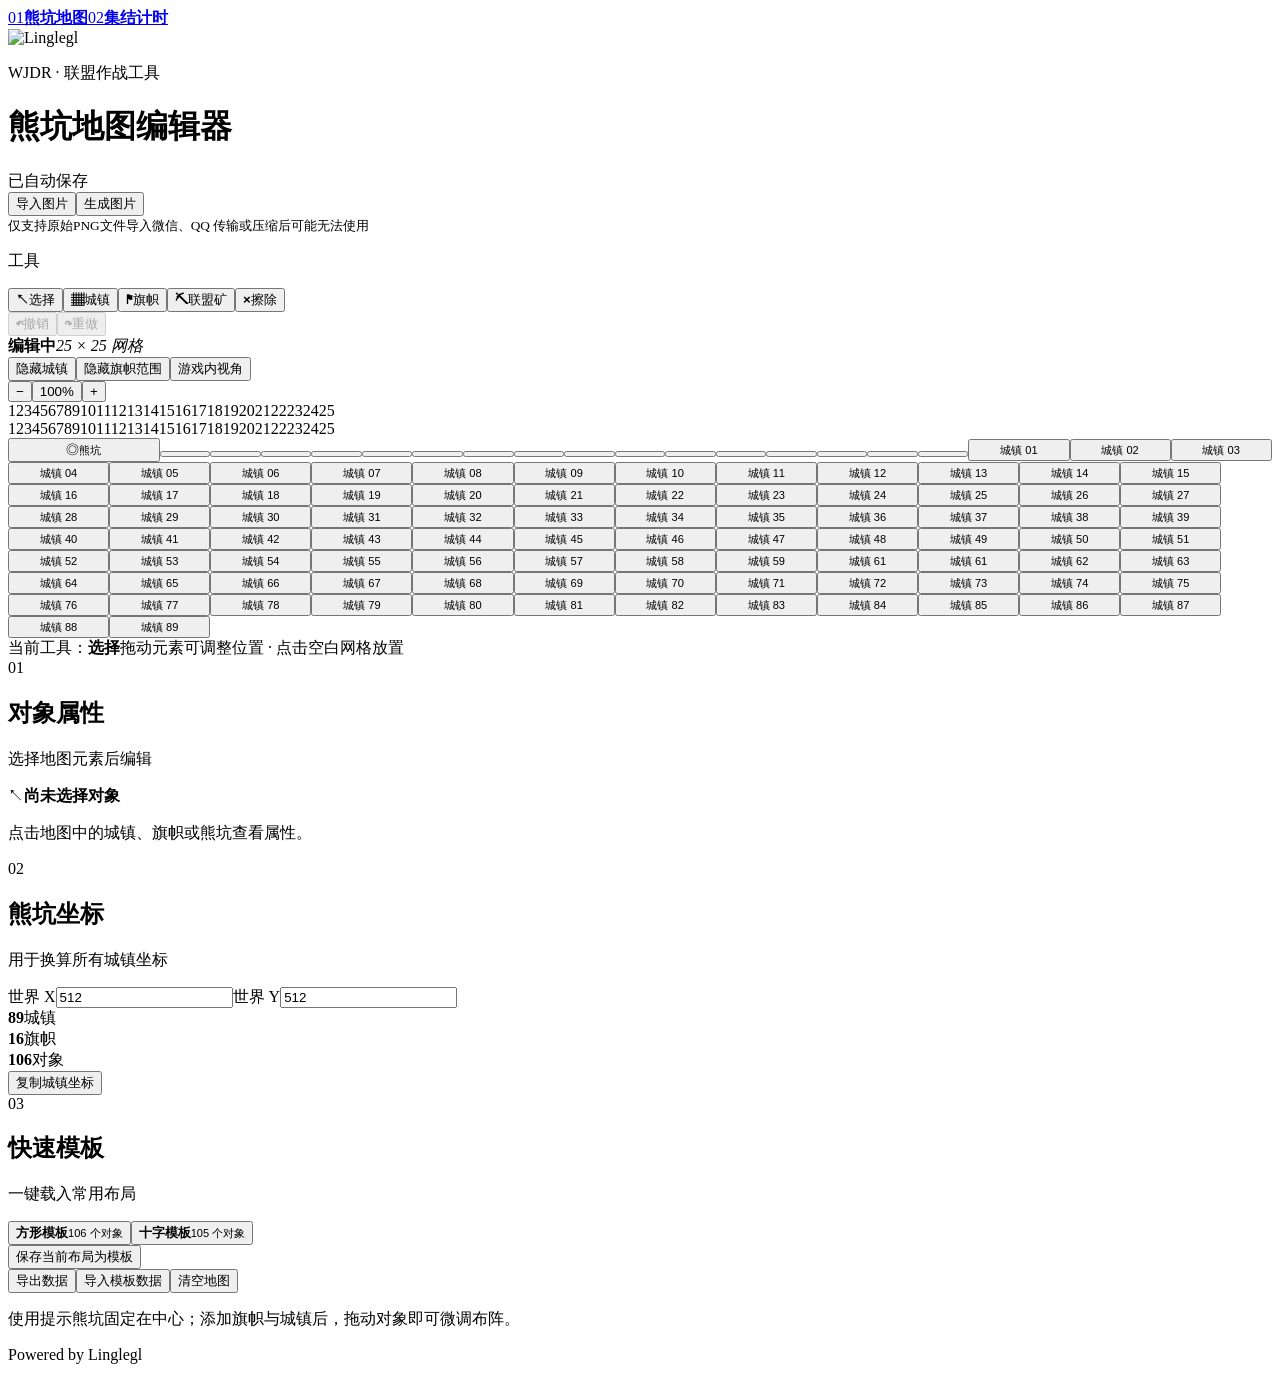
==== map/index.html @ 4bf87098 "Add files via upload" ====
<!DOCTYPE html><html lang="zh-CN"><head><meta charSet="utf-8"/><meta name="viewport" content="width=device-width, initial-scale=1"/><link rel="preload" as="image" href="/Poooony-github.github.io/logo.jpg"/><link rel="stylesheet" href="/Poooony-github.github.io/assets/index-MIc_7nkM.css" data-rsc-css-href="/Poooony-github.github.io/assets/index-MIc_7nkM.css" data-precedence="vite-rsc/importer-resources"/><link rel="modulepreload" href="/Poooony-github.github.io/assets/layout-segment-context-J1F5t0A9.js" crossorigin=""/><link rel="modulepreload" href="/Poooony-github.github.io/assets/rolldown-runtime-S-ySWqyJ.js" crossorigin=""/><link rel="modulepreload" href="/Poooony-github.github.io/assets/index-oAagjyqx.js" crossorigin=""/><link rel="modulepreload" href="/Poooony-github.github.io/assets/framework-DjPHiq1u.js" crossorigin=""/><link rel="modulepreload" href="/Poooony-github.github.io/assets/tool-navigation-CHEe44w5.js" crossorigin=""/><link rel="modulepreload" href="/Poooony-github.github.io/assets/query-D2V9OaoK.js" crossorigin=""/><link rel="modulepreload" href="/Poooony-github.github.io/assets/page-D6fwypsm.js" crossorigin=""/><title>熊坑地图编辑器 | WJDR</title><meta name="description" content="为无尽冬日联盟快速规划熊坑、旗帜与城镇位置，支持模板、坐标换算、数据导入导出与图片生成。"/><meta name="application-name" content="WJDR 联盟工具"/><meta property="og:title" content="熊坑地图编辑器 | WJDR"/><meta property="og:description" content="规划阵型、换算坐标、一键出图。"/><meta property="og:image" content="/Poooony-github.github.io/map-og.png"/><meta name="twitter:card" content="summary_large_image"/><meta name="twitter:title" content="熊坑地图编辑器 | WJDR"/><meta name="twitter:description" content="规划阵型、换算坐标、一键出图。"/><meta name="twitter:image" content="/Poooony-github.github.io/map-og.png"/><link rel="shortcut icon" href="/Poooony-github.github.io/logo.jpg"/><link rel="icon" href="/Poooony-github.github.io/logo.jpg"/><link rel="apple-touch-icon" href="/Poooony-github.github.io/logo.jpg"/><meta name="theme-color" content="#0a111c"/><script>self.__VINEXT_RSC_PARAMS__={}</script><script>self.__VINEXT_RSC_NAV__={"pathname":"/map/","searchParams":[]}</script><link rel="modulepreload" href="/Poooony-github.github.io/assets/index-oAagjyqx.js" />
</head><body><nav class="suite-nav" aria-label="WJDR 工具导航"><div class="suite-links"><a href="/Poooony-github.github.io/map/" class="suite-link suite-link-map is-active" aria-current="page"><span>01</span><strong>熊坑地图</strong></a><a href="/Poooony-github.github.io/rally/" class="suite-link suite-link-rally"><span>02</span><strong>集结计时</strong></a></div></nav><main class="app-shell"><header class="topbar"><div class="brand"><img class="brand-mark" src="/Poooony-github.github.io/logo.jpg" alt="Linglegl"/><div><p>WJDR · 联盟作战工具</p><h1>熊坑地图编辑器</h1></div></div><div class="header-actions"><span class="autosave"><i></i>已自动保存</span><div class="image-actions"><input type="file" accept=".png,image/png" hidden=""/><div class="image-action-buttons"><button type="button" class="ghost-button">导入图片</button><button type="button" class="signal-button">生成图片</button></div><small class="image-import-note"><span>仅支持原始PNG文件导入</span><span>微信、QQ 传输或压缩后可能无法使用</span></small></div></div></header><section class="workspace" aria-label="熊坑地图编辑器"><aside class="tool-rail" aria-label="地图工具"><p class="rail-label">工具</p><button type="button" class="active" aria-pressed="true" title="移动与编辑"><strong>↖</strong><span>选择</span></button><button type="button" class="" aria-pressed="false" title="放置联盟成员"><strong>▦</strong><span>城镇</span></button><button type="button" class="" aria-pressed="false" title="标记覆盖范围"><strong>⚑</strong><span>旗帜</span></button><button type="button" class="" aria-pressed="false" title="放置资源点"><strong>⛏</strong><span>联盟矿</span></button><button type="button" class="" aria-pressed="false" title="点击删除"><strong>×</strong><span>擦除</span></button><div class="rail-divider"></div><button type="button" disabled=""><strong>↶</strong><span>撤销</span></button><button type="button" disabled=""><strong>↷</strong><span>重做</span></button></aside><section class="map-panel"><div class="map-toolbar"><div><span class="status-dot"></span><strong>编辑中</strong><em>25 × 25 网格</em></div><div class="view-switches"><button type="button" class="on">隐藏<!-- -->城镇</button><button type="button" class="on">隐藏<!-- -->旗帜范围</button><button type="button" class="" aria-pressed="false" title="切换垂直视角与游戏内视角">游戏内视角</button><div class="zoom-controls" aria-label="地图缩放"><button type="button" aria-label="缩小地图" title="缩小地图">−</button><button type="button" aria-label="重置地图缩放，当前 100%" title="重置为 100%">100<!-- -->%</button><button type="button" aria-label="放大地图" title="放大地图">+</button></div></div></div><div class="map-viewport"><div class="map-stage " style="--tilt-yaw:-45deg;--tilt-counter-yaw:45deg;--tilt-scale:0.7;--tilt-inset:15.000000000000002%;--map-stage-width:min(80vh, calc(100% - 64px))"><div class="axis axis-x" aria-hidden="true"><span>1</span><span>2</span><span>3</span><span>4</span><span>5</span><span>6</span><span>7</span><span>8</span><span>9</span><span>10</span><span>11</span><span>12</span><span>13</span><span>14</span><span>15</span><span>16</span><span>17</span><span>18</span><span>19</span><span>20</span><span>21</span><span>22</span><span>23</span><span>24</span><span>25</span></div><div class="axis axis-y" aria-hidden="true"><span>1</span><span>2</span><span>3</span><span>4</span><span>5</span><span>6</span><span>7</span><span>8</span><span>9</span><span>10</span><span>11</span><span>12</span><span>13</span><span>14</span><span>15</span><span>16</span><span>17</span><span>18</span><span>19</span><span>20</span><span>21</span><span>22</span><span>23</span><span>24</span><span>25</span></div><div class="map-board tool-select"><span class="board-corner corner-top-left" aria-hidden="true"></span><span class="board-corner corner-top-right" aria-hidden="true"></span><span class="board-corner corner-bottom-right" aria-hidden="true"></span><span class="board-corner corner-bottom-left" aria-hidden="true"></span><span class="flag-coverage " style="left:28.000000000000004%;top:44%;width:28.000000000000004%;height:28.000000000000004%"></span><span class="flag-coverage " style="left:28.000000000000004%;top:28.000000000000004%;width:28.000000000000004%;height:28.000000000000004%"></span><span class="flag-coverage " style="left:44%;top:28.000000000000004%;width:28.000000000000004%;height:28.000000000000004%"></span><span class="flag-coverage " style="left:44%;top:44%;width:28.000000000000004%;height:28.000000000000004%"></span><span class="flag-coverage " style="left:0%;top:44%;width:28.000000000000004%;height:28.000000000000004%"></span><span class="flag-coverage " style="left:72%;top:44%;width:28.000000000000004%;height:28.000000000000004%"></span><span class="flag-coverage " style="left:72%;top:28.000000000000004%;width:28.000000000000004%;height:28.000000000000004%"></span><span class="flag-coverage " style="left:0%;top:28.000000000000004%;width:28.000000000000004%;height:28.000000000000004%"></span><span class="flag-coverage " style="left:28.000000000000004%;top:0%;width:28.000000000000004%;height:28.000000000000004%"></span><span class="flag-coverage " style="left:56.00000000000001%;top:0%;width:28.000000000000004%;height:28.000000000000004%"></span><span class="flag-coverage " style="left:28.000000000000004%;top:72%;width:28.000000000000004%;height:28.000000000000004%"></span><span class="flag-coverage " style="left:44%;top:72%;width:28.000000000000004%;height:28.000000000000004%"></span><span class="flag-coverage " style="left:72%;top:72%;width:28.000000000000004%;height:28.000000000000004%"></span><span class="flag-coverage " style="left:0%;top:72%;width:28.000000000000004%;height:28.000000000000004%"></span><span class="flag-coverage " style="left:0%;top:0%;width:28.000000000000004%;height:28.000000000000004%"></span><span class="flag-coverage " style="left:84%;top:0%;width:28.000000000000004%;height:28.000000000000004%"></span><button type="button" draggable="false" class="marker marker-bear  " style="left:44%;top:44%;width:12%;height:12%" aria-label="熊坑，左上角第 12 列第 12 行，占地 3 × 3"><span class="marker-bear-content"><span class="marker-bear-symbol" aria-hidden="true">◎</span><small>熊坑</small></span></button><button type="button" draggable="false" class="marker marker-flag  " style="left:40%;top:56.00000000000001%;width:4%;height:4%" aria-label="联盟旗帜，左上角第 11 列第 15 行，占地 1 × 1"><span class="marker-flag-glyph" aria-hidden="true"></span></button><button type="button" draggable="false" class="marker marker-flag  " style="left:40%;top:40%;width:4%;height:4%" aria-label="联盟旗帜，左上角第 11 列第 11 行，占地 1 × 1"><span class="marker-flag-glyph" aria-hidden="true"></span></button><button type="button" draggable="false" class="marker marker-flag  " style="left:56.00000000000001%;top:40%;width:4%;height:4%" aria-label="联盟旗帜，左上角第 15 列第 11 行，占地 1 × 1"><span class="marker-flag-glyph" aria-hidden="true"></span></button><button type="button" draggable="false" class="marker marker-flag  " style="left:56.00000000000001%;top:56.00000000000001%;width:4%;height:4%" aria-label="联盟旗帜，左上角第 15 列第 15 行，占地 1 × 1"><span class="marker-flag-glyph" aria-hidden="true"></span></button><button type="button" draggable="false" class="marker marker-flag  " style="left:12%;top:56.00000000000001%;width:4%;height:4%" aria-label="联盟旗帜，左上角第 4 列第 15 行，占地 1 × 1"><span class="marker-flag-glyph" aria-hidden="true"></span></button><button type="button" draggable="false" class="marker marker-flag  " style="left:84%;top:56.00000000000001%;width:4%;height:4%" aria-label="联盟旗帜，左上角第 22 列第 15 行，占地 1 × 1"><span class="marker-flag-glyph" aria-hidden="true"></span></button><button type="button" draggable="false" class="marker marker-flag  " style="left:84%;top:40%;width:4%;height:4%" aria-label="联盟旗帜，左上角第 22 列第 11 行，占地 1 × 1"><span class="marker-flag-glyph" aria-hidden="true"></span></button><button type="button" draggable="false" class="marker marker-flag  " style="left:12%;top:40%;width:4%;height:4%" aria-label="联盟旗帜，左上角第 4 列第 11 行，占地 1 × 1"><span class="marker-flag-glyph" aria-hidden="true"></span></button><button type="button" draggable="false" class="marker marker-flag  " style="left:40%;top:12%;width:4%;height:4%" aria-label="联盟旗帜，左上角第 11 列第 4 行，占地 1 × 1"><span class="marker-flag-glyph" aria-hidden="true"></span></button><button type="button" draggable="false" class="marker marker-flag  " style="left:68%;top:12%;width:4%;height:4%" aria-label="联盟旗帜，左上角第 18 列第 4 行，占地 1 × 1"><span class="marker-flag-glyph" aria-hidden="true"></span></button><button type="button" draggable="false" class="marker marker-flag  " style="left:40%;top:84%;width:4%;height:4%" aria-label="联盟旗帜，左上角第 11 列第 22 行，占地 1 × 1"><span class="marker-flag-glyph" aria-hidden="true"></span></button><button type="button" draggable="false" class="marker marker-flag  " style="left:56.00000000000001%;top:84%;width:4%;height:4%" aria-label="联盟旗帜，左上角第 15 列第 22 行，占地 1 × 1"><span class="marker-flag-glyph" aria-hidden="true"></span></button><button type="button" draggable="false" class="marker marker-flag  " style="left:84%;top:84%;width:4%;height:4%" aria-label="联盟旗帜，左上角第 22 列第 22 行，占地 1 × 1"><span class="marker-flag-glyph" aria-hidden="true"></span></button><button type="button" draggable="false" class="marker marker-flag  " style="left:12%;top:84%;width:4%;height:4%" aria-label="联盟旗帜，左上角第 4 列第 22 行，占地 1 × 1"><span class="marker-flag-glyph" aria-hidden="true"></span></button><button type="button" draggable="false" class="marker marker-flag  " style="left:12%;top:12%;width:4%;height:4%" aria-label="联盟旗帜，左上角第 4 列第 4 行，占地 1 × 1"><span class="marker-flag-glyph" aria-hidden="true"></span></button><button type="button" draggable="false" class="marker marker-flag  " style="left:96%;top:12%;width:4%;height:4%" aria-label="联盟旗帜，左上角第 25 列第 4 行，占地 1 × 1"><span class="marker-flag-glyph" aria-hidden="true"></span></button><button type="button" draggable="false" class="marker marker-town  " style="left:40%;top:32%;width:8%;height:8%;--town-color:#ff6b4a" aria-label="城镇 01，左上角第 11 列第 9 行，占地 2 × 2"><small>城镇 01</small></button><button type="button" draggable="false" class="marker marker-town  " style="left:48%;top:32%;width:8%;height:8%;--town-color:#ff6b4a" aria-label="城镇 02，左上角第 13 列第 9 行，占地 2 × 2"><small>城镇 02</small></button><button type="button" draggable="false" class="marker marker-town  " style="left:56.00000000000001%;top:32%;width:8%;height:8%;--town-color:#ff6b4a" aria-label="城镇 03，左上角第 15 列第 9 行，占地 2 × 2"><small>城镇 03</small></button><button type="button" draggable="false" class="marker marker-town  " style="left:60%;top:40%;width:8%;height:8%;--town-color:#ff6b4a" aria-label="城镇 04，左上角第 16 列第 11 行，占地 2 × 2"><small>城镇 04</small></button><button type="button" draggable="false" class="marker marker-town  " style="left:60%;top:48%;width:8%;height:8%;--town-color:#ff6b4a" aria-label="城镇 05，左上角第 16 列第 13 行，占地 2 × 2"><small>城镇 05</small></button><button type="button" draggable="false" class="marker marker-town  " style="left:60%;top:56.00000000000001%;width:8%;height:8%;--town-color:#ff6b4a" aria-label="城镇 06，左上角第 16 列第 15 行，占地 2 × 2"><small>城镇 06</small></button><button type="button" draggable="false" class="marker marker-town  " style="left:52%;top:60%;width:8%;height:8%;--town-color:#ff6b4a" aria-label="城镇 07，左上角第 14 列第 16 行，占地 2 × 2"><small>城镇 07</small></button><button type="button" draggable="false" class="marker marker-town  " style="left:44%;top:60%;width:8%;height:8%;--town-color:#ff6b4a" aria-label="城镇 08，左上角第 12 列第 16 行，占地 2 × 2"><small>城镇 08</small></button><button type="button" draggable="false" class="marker marker-town  " style="left:36%;top:60%;width:8%;height:8%;--town-color:#ff6b4a" aria-label="城镇 09，左上角第 10 列第 16 行，占地 2 × 2"><small>城镇 09</small></button><button type="button" draggable="false" class="marker marker-town  " style="left:32%;top:52%;width:8%;height:8%;--town-color:#ff6b4a" aria-label="城镇 10，左上角第 9 列第 14 行，占地 2 × 2"><small>城镇 10</small></button><button type="button" draggable="false" class="marker marker-town  " style="left:32%;top:44%;width:8%;height:8%;--town-color:#ff6b4a" aria-label="城镇 11，左上角第 9 列第 12 行，占地 2 × 2"><small>城镇 11</small></button><button type="button" draggable="false" class="marker marker-town  " style="left:32%;top:36%;width:8%;height:8%;--town-color:#ff6b4a" aria-label="城镇 12，左上角第 9 列第 10 行，占地 2 × 2"><small>城镇 12</small></button><button type="button" draggable="false" class="marker marker-town  " style="left:32%;top:24%;width:8%;height:8%;--town-color:#f3b84b" aria-label="城镇 13，左上角第 9 列第 7 行，占地 2 × 2"><small>城镇 13</small></button><button type="button" draggable="false" class="marker marker-town  " style="left:40%;top:24%;width:8%;height:8%;--town-color:#f3b84b" aria-label="城镇 14，左上角第 11 列第 7 行，占地 2 × 2"><small>城镇 14</small></button><button type="button" draggable="false" class="marker marker-town  " style="left:48%;top:24%;width:8%;height:8%;--town-color:#f3b84b" aria-label="城镇 15，左上角第 13 列第 7 行，占地 2 × 2"><small>城镇 15</small></button><button type="button" draggable="false" class="marker marker-town  " style="left:56.00000000000001%;top:24%;width:8%;height:8%;--town-color:#f3b84b" aria-label="城镇 16，左上角第 15 列第 7 行，占地 2 × 2"><small>城镇 16</small></button><button type="button" draggable="false" class="marker marker-town  " style="left:64%;top:24%;width:8%;height:8%;--town-color:#f3b84b" aria-label="城镇 17，左上角第 17 列第 7 行，占地 2 × 2"><small>城镇 17</small></button><button type="button" draggable="false" class="marker marker-town  " style="left:68%;top:32%;width:8%;height:8%;--town-color:#f3b84b" aria-label="城镇 18，左上角第 18 列第 9 行，占地 2 × 2"><small>城镇 18</small></button><button type="button" draggable="false" class="marker marker-town  " style="left:68%;top:40%;width:8%;height:8%;--town-color:#f3b84b" aria-label="城镇 19，左上角第 18 列第 11 行，占地 2 × 2"><small>城镇 19</small></button><button type="button" draggable="false" class="marker marker-town  " style="left:68%;top:48%;width:8%;height:8%;--town-color:#f3b84b" aria-label="城镇 20，左上角第 18 列第 13 行，占地 2 × 2"><small>城镇 20</small></button><button type="button" draggable="false" class="marker marker-town  " style="left:68%;top:56.00000000000001%;width:8%;height:8%;--town-color:#f3b84b" aria-label="城镇 21，左上角第 18 列第 15 行，占地 2 × 2"><small>城镇 21</small></button><button type="button" draggable="false" class="marker marker-town  " style="left:68%;top:64%;width:8%;height:8%;--town-color:#f3b84b" aria-label="城镇 22，左上角第 18 列第 17 行，占地 2 × 2"><small>城镇 22</small></button><button type="button" draggable="false" class="marker marker-town  " style="left:60%;top:68%;width:8%;height:8%;--town-color:#f3b84b" aria-label="城镇 23，左上角第 16 列第 18 行，占地 2 × 2"><small>城镇 23</small></button><button type="button" draggable="false" class="marker marker-town  " style="left:52%;top:68%;width:8%;height:8%;--town-color:#f3b84b" aria-label="城镇 24，左上角第 14 列第 18 行，占地 2 × 2"><small>城镇 24</small></button><button type="button" draggable="false" class="marker marker-town  " style="left:44%;top:68%;width:8%;height:8%;--town-color:#f3b84b" aria-label="城镇 25，左上角第 12 列第 18 行，占地 2 × 2"><small>城镇 25</small></button><button type="button" draggable="false" class="marker marker-town  " style="left:36%;top:68%;width:8%;height:8%;--town-color:#f3b84b" aria-label="城镇 26，左上角第 10 列第 18 行，占地 2 × 2"><small>城镇 26</small></button><button type="button" draggable="false" class="marker marker-town  " style="left:28.000000000000004%;top:68%;width:8%;height:8%;--town-color:#f3b84b" aria-label="城镇 27，左上角第 8 列第 18 行，占地 2 × 2"><small>城镇 27</small></button><button type="button" draggable="false" class="marker marker-town  " style="left:24%;top:60%;width:8%;height:8%;--town-color:#f3b84b" aria-label="城镇 28，左上角第 7 列第 16 行，占地 2 × 2"><small>城镇 28</small></button><button type="button" draggable="false" class="marker marker-town  " style="left:24%;top:52%;width:8%;height:8%;--town-color:#f3b84b" aria-label="城镇 29，左上角第 7 列第 14 行，占地 2 × 2"><small>城镇 29</small></button><button type="button" draggable="false" class="marker marker-town  " style="left:24%;top:44%;width:8%;height:8%;--town-color:#f3b84b" aria-label="城镇 30，左上角第 7 列第 12 行，占地 2 × 2"><small>城镇 30</small></button><button type="button" draggable="false" class="marker marker-town  " style="left:24%;top:36%;width:8%;height:8%;--town-color:#f3b84b" aria-label="城镇 31，左上角第 7 列第 10 行，占地 2 × 2"><small>城镇 31</small></button><button type="button" draggable="false" class="marker marker-town  " style="left:24%;top:28.000000000000004%;width:8%;height:8%;--town-color:#f3b84b" aria-label="城镇 32，左上角第 7 列第 8 行，占地 2 × 2"><small>城镇 32</small></button><button type="button" draggable="false" class="marker marker-town  " style="left:24%;top:16%;width:8%;height:8%;--town-color:#70d6a3" aria-label="城镇 33，左上角第 7 列第 5 行，占地 2 × 2"><small>城镇 33</small></button><button type="button" draggable="false" class="marker marker-town  " style="left:32%;top:16%;width:8%;height:8%;--town-color:#70d6a3" aria-label="城镇 34，左上角第 9 列第 5 行，占地 2 × 2"><small>城镇 34</small></button><button type="button" draggable="false" class="marker marker-town  " style="left:40%;top:16%;width:8%;height:8%;--town-color:#70d6a3" aria-label="城镇 35，左上角第 11 列第 5 行，占地 2 × 2"><small>城镇 35</small></button><button type="button" draggable="false" class="marker marker-town  " style="left:48%;top:16%;width:8%;height:8%;--town-color:#70d6a3" aria-label="城镇 36，左上角第 13 列第 5 行，占地 2 × 2"><small>城镇 36</small></button><button type="button" draggable="false" class="marker marker-town  " style="left:56.00000000000001%;top:16%;width:8%;height:8%;--town-color:#70d6a3" aria-label="城镇 37，左上角第 15 列第 5 行，占地 2 × 2"><small>城镇 37</small></button><button type="button" draggable="false" class="marker marker-town  " style="left:64%;top:16%;width:8%;height:8%;--town-color:#70d6a3" aria-label="城镇 38，左上角第 17 列第 5 行，占地 2 × 2"><small>城镇 38</small></button><button type="button" draggable="false" class="marker marker-town  " style="left:72%;top:16%;width:8%;height:8%;--town-color:#70d6a3" aria-label="城镇 39，左上角第 19 列第 5 行，占地 2 × 2"><small>城镇 39</small></button><button type="button" draggable="false" class="marker marker-town  " style="left:76%;top:32%;width:8%;height:8%;--town-color:#70d6a3" aria-label="城镇 40，左上角第 20 列第 9 行，占地 2 × 2"><small>城镇 40</small></button><button type="button" draggable="false" class="marker marker-town  " style="left:76%;top:40%;width:8%;height:8%;--town-color:#70d6a3" aria-label="城镇 41，左上角第 20 列第 11 行，占地 2 × 2"><small>城镇 41</small></button><button type="button" draggable="false" class="marker marker-town  " style="left:76%;top:48%;width:8%;height:8%;--town-color:#70d6a3" aria-label="城镇 42，左上角第 20 列第 13 行，占地 2 × 2"><small>城镇 42</small></button><button type="button" draggable="false" class="marker marker-town  " style="left:76%;top:56.00000000000001%;width:8%;height:8%;--town-color:#70d6a3" aria-label="城镇 43，左上角第 20 列第 15 行，占地 2 × 2"><small>城镇 43</small></button><button type="button" draggable="false" class="marker marker-town  " style="left:76%;top:64%;width:8%;height:8%;--town-color:#70d6a3" aria-label="城镇 44，左上角第 20 列第 17 行，占地 2 × 2"><small>城镇 44</small></button><button type="button" draggable="false" class="marker marker-town  " style="left:76%;top:72%;width:8%;height:8%;--town-color:#70d6a3" aria-label="城镇 45，左上角第 20 列第 19 行，占地 2 × 2"><small>城镇 45</small></button><button type="button" draggable="false" class="marker marker-town  " style="left:68%;top:76%;width:8%;height:8%;--town-color:#70d6a3" aria-label="城镇 46，左上角第 18 列第 20 行，占地 2 × 2"><small>城镇 46</small></button><button type="button" draggable="false" class="marker marker-town  " style="left:60%;top:76%;width:8%;height:8%;--town-color:#70d6a3" aria-label="城镇 47，左上角第 16 列第 20 行，占地 2 × 2"><small>城镇 47</small></button><button type="button" draggable="false" class="marker marker-town  " style="left:52%;top:76%;width:8%;height:8%;--town-color:#70d6a3" aria-label="城镇 48，左上角第 14 列第 20 行，占地 2 × 2"><small>城镇 48</small></button><button type="button" draggable="false" class="marker marker-town  " style="left:44%;top:76%;width:8%;height:8%;--town-color:#70d6a3" aria-label="城镇 49，左上角第 12 列第 20 行，占地 2 × 2"><small>城镇 49</small></button><button type="button" draggable="false" class="marker marker-town  " style="left:36%;top:76%;width:8%;height:8%;--town-color:#70d6a3" aria-label="城镇 50，左上角第 10 列第 20 行，占地 2 × 2"><small>城镇 50</small></button><button type="button" draggable="false" class="marker marker-town  " style="left:28.000000000000004%;top:76%;width:8%;height:8%;--town-color:#70d6a3" aria-label="城镇 51，左上角第 8 列第 20 行，占地 2 × 2"><small>城镇 51</small></button><button type="button" draggable="false" class="marker marker-town  " style="left:20%;top:76%;width:8%;height:8%;--town-color:#70d6a3" aria-label="城镇 52，左上角第 6 列第 20 行，占地 2 × 2"><small>城镇 52</small></button><button type="button" draggable="false" class="marker marker-town  " style="left:16%;top:68%;width:8%;height:8%;--town-color:#70d6a3" aria-label="城镇 53，左上角第 5 列第 18 行，占地 2 × 2"><small>城镇 53</small></button><button type="button" draggable="false" class="marker marker-town  " style="left:16%;top:60%;width:8%;height:8%;--town-color:#70d6a3" aria-label="城镇 54，左上角第 5 列第 16 行，占地 2 × 2"><small>城镇 54</small></button><button type="button" draggable="false" class="marker marker-town  " style="left:16%;top:52%;width:8%;height:8%;--town-color:#70d6a3" aria-label="城镇 55，左上角第 5 列第 14 行，占地 2 × 2"><small>城镇 55</small></button><button type="button" draggable="false" class="marker marker-town  " style="left:16%;top:44%;width:8%;height:8%;--town-color:#70d6a3" aria-label="城镇 56，左上角第 5 列第 12 行，占地 2 × 2"><small>城镇 56</small></button><button type="button" draggable="false" class="marker marker-town  " style="left:16%;top:36%;width:8%;height:8%;--town-color:#70d6a3" aria-label="城镇 57，左上角第 5 列第 10 行，占地 2 × 2"><small>城镇 57</small></button><button type="button" draggable="false" class="marker marker-town  " style="left:16%;top:28.000000000000004%;width:8%;height:8%;--town-color:#70d6a3" aria-label="城镇 58，左上角第 5 列第 8 行，占地 2 × 2"><small>城镇 58</small></button><button type="button" draggable="false" class="marker marker-town  " style="left:16%;top:20%;width:8%;height:8%;--town-color:#70d6a3" aria-label="城镇 59，左上角第 5 列第 6 行，占地 2 × 2"><small>城镇 59</small></button><button type="button" draggable="false" class="marker marker-town  " style="left:76%;top:24%;width:8%;height:8%;--town-color:#70d6a3" aria-label="城镇 61，左上角第 20 列第 7 行，占地 2 × 2"><small>城镇 61</small></button><button type="button" draggable="false" class="marker marker-town  " style="left:16%;top:8%;width:8%;height:8%;--town-color:#64a8ff" aria-label="城镇 61，左上角第 5 列第 3 行，占地 2 × 2"><small>城镇 61</small></button><button type="button" draggable="false" class="marker marker-town  " style="left:24%;top:8%;width:8%;height:8%;--town-color:#64a8ff" aria-label="城镇 62，左上角第 7 列第 3 行，占地 2 × 2"><small>城镇 62</small></button><button type="button" draggable="false" class="marker marker-town  " style="left:32%;top:8%;width:8%;height:8%;--town-color:#64a8ff" aria-label="城镇 63，左上角第 9 列第 3 行，占地 2 × 2"><small>城镇 63</small></button><button type="button" draggable="false" class="marker marker-town  " style="left:44%;top:8%;width:8%;height:8%;--town-color:#64a8ff" aria-label="城镇 64，左上角第 12 列第 3 行，占地 2 × 2"><small>城镇 64</small></button><button type="button" draggable="false" class="marker marker-town  " style="left:52%;top:8%;width:8%;height:8%;--town-color:#64a8ff" aria-label="城镇 65，左上角第 14 列第 3 行，占地 2 × 2"><small>城镇 65</small></button><button type="button" draggable="false" class="marker marker-town  " style="left:60%;top:8%;width:8%;height:8%;--town-color:#64a8ff" aria-label="城镇 66，左上角第 16 列第 3 行，占地 2 × 2"><small>城镇 66</small></button><button type="button" draggable="false" class="marker marker-town  " style="left:72%;top:8%;width:8%;height:8%;--town-color:#64a8ff" aria-label="城镇 67，左上角第 19 列第 3 行，占地 2 × 2"><small>城镇 67</small></button><button type="button" draggable="false" class="marker marker-town  " style="left:80%;top:8%;width:8%;height:8%;--town-color:#64a8ff" aria-label="城镇 68，左上角第 21 列第 3 行，占地 2 × 2"><small>城镇 68</small></button><button type="button" draggable="false" class="marker marker-town  " style="left:84%;top:16%;width:8%;height:8%;--town-color:#64a8ff" aria-label="城镇 69，左上角第 22 列第 5 行，占地 2 × 2"><small>城镇 69</small></button><button type="button" draggable="false" class="marker marker-town  " style="left:84%;top:24%;width:8%;height:8%;--town-color:#64a8ff" aria-label="城镇 70，左上角第 22 列第 7 行，占地 2 × 2"><small>城镇 70</small></button><button type="button" draggable="false" class="marker marker-town  " style="left:84%;top:32%;width:8%;height:8%;--town-color:#64a8ff" aria-label="城镇 71，左上角第 22 列第 9 行，占地 2 × 2"><small>城镇 71</small></button><button type="button" draggable="false" class="marker marker-town  " style="left:84%;top:44%;width:8%;height:8%;--town-color:#64a8ff" aria-label="城镇 72，左上角第 22 列第 12 行，占地 2 × 2"><small>城镇 72</small></button><button type="button" draggable="false" class="marker marker-town  " style="left:84%;top:60%;width:8%;height:8%;--town-color:#64a8ff" aria-label="城镇 73，左上角第 22 列第 16 行，占地 2 × 2"><small>城镇 73</small></button><button type="button" draggable="false" class="marker marker-town  " style="left:84%;top:68%;width:8%;height:8%;--town-color:#64a8ff" aria-label="城镇 74，左上角第 22 列第 18 行，占地 2 × 2"><small>城镇 74</small></button><button type="button" draggable="false" class="marker marker-town  " style="left:84%;top:76%;width:8%;height:8%;--town-color:#64a8ff" aria-label="城镇 75，左上角第 22 列第 20 行，占地 2 × 2"><small>城镇 75</small></button><button type="button" draggable="false" class="marker marker-town  " style="left:76%;top:84%;width:8%;height:8%;--town-color:#64a8ff" aria-label="城镇 76，左上角第 20 列第 22 行，占地 2 × 2"><small>城镇 76</small></button><button type="button" draggable="false" class="marker marker-town  " style="left:68%;top:84%;width:8%;height:8%;--town-color:#64a8ff" aria-label="城镇 77，左上角第 18 列第 22 行，占地 2 × 2"><small>城镇 77</small></button><button type="button" draggable="false" class="marker marker-town  " style="left:60%;top:84%;width:8%;height:8%;--town-color:#64a8ff" aria-label="城镇 78，左上角第 16 列第 22 行，占地 2 × 2"><small>城镇 78</small></button><button type="button" draggable="false" class="marker marker-town  " style="left:48%;top:84%;width:8%;height:8%;--town-color:#64a8ff" aria-label="城镇 79，左上角第 13 列第 22 行，占地 2 × 2"><small>城镇 79</small></button><button type="button" draggable="false" class="marker marker-town  " style="left:32%;top:84%;width:8%;height:8%;--town-color:#64a8ff" aria-label="城镇 80，左上角第 9 列第 22 行，占地 2 × 2"><small>城镇 80</small></button><button type="button" draggable="false" class="marker marker-town  " style="left:24%;top:84%;width:8%;height:8%;--town-color:#64a8ff" aria-label="城镇 81，左上角第 7 列第 22 行，占地 2 × 2"><small>城镇 81</small></button><button type="button" draggable="false" class="marker marker-town  " style="left:16%;top:84%;width:8%;height:8%;--town-color:#64a8ff" aria-label="城镇 82，左上角第 5 列第 22 行，占地 2 × 2"><small>城镇 82</small></button><button type="button" draggable="false" class="marker marker-town  " style="left:8%;top:76%;width:8%;height:8%;--town-color:#64a8ff" aria-label="城镇 83，左上角第 3 列第 20 行，占地 2 × 2"><small>城镇 83</small></button><button type="button" draggable="false" class="marker marker-town  " style="left:8%;top:68%;width:8%;height:8%;--town-color:#64a8ff" aria-label="城镇 84，左上角第 3 列第 18 行，占地 2 × 2"><small>城镇 84</small></button><button type="button" draggable="false" class="marker marker-town  " style="left:8%;top:60%;width:8%;height:8%;--town-color:#64a8ff" aria-label="城镇 85，左上角第 3 列第 16 行，占地 2 × 2"><small>城镇 85</small></button><button type="button" draggable="false" class="marker marker-town  " style="left:8%;top:48%;width:8%;height:8%;--town-color:#64a8ff" aria-label="城镇 86，左上角第 3 列第 13 行，占地 2 × 2"><small>城镇 86</small></button><button type="button" draggable="false" class="marker marker-town  " style="left:8%;top:32%;width:8%;height:8%;--town-color:#64a8ff" aria-label="城镇 87，左上角第 3 列第 9 行，占地 2 × 2"><small>城镇 87</small></button><button type="button" draggable="false" class="marker marker-town  " style="left:8%;top:24%;width:8%;height:8%;--town-color:#64a8ff" aria-label="城镇 88，左上角第 3 列第 7 行，占地 2 × 2"><small>城镇 88</small></button><button type="button" draggable="false" class="marker marker-town  " style="left:8%;top:16%;width:8%;height:8%;--town-color:#64a8ff" aria-label="城镇 89，左上角第 3 列第 5 行，占地 2 × 2"><small>城镇 89</small></button></div></div></div><div class="map-caption"><span>当前工具：<strong>选择</strong></span><span>拖动元素可调整位置 · 点击空白网格放置</span></div></section><aside class="inspector"><section class="panel-section"><div class="section-heading"><span>01</span><div><h2>对象属性</h2><p>选择地图元素后编辑</p></div></div><div class="no-selection"><span>↖</span><strong>尚未选择对象</strong><p>点击地图中的城镇、旗帜或熊坑查看属性。</p></div></section><section class="panel-section"><div class="section-heading"><span>02</span><div><h2>熊坑坐标</h2><p>用于换算所有城镇坐标</p></div></div><div class="coordinate-pair world-coordinate"><label><span>世界 X</span><input type="number" value="512"/></label><label><span>世界 Y</span><input type="number" value="512"/></label></div><div class="coordinate-summary"><div><strong>89</strong><span>城镇</span></div><div><strong>16</strong><span>旗帜</span></div><div><strong>106</strong><span>对象</span></div></div><button type="button" class="wide-button">复制城镇坐标</button></section><section class="panel-section templates"><div class="section-heading"><span>03</span><div><h2>快速模板</h2><p>一键载入常用布局</p></div></div><div class="template-grid"><button type="button"><strong>方形模板</strong><small>106 个对象</small></button><button type="button"><strong>十字模板</strong><small>105 个对象</small></button></div><button type="button" class="wide-button">保存当前布局为模板</button></section><section class="panel-section compact-actions"><button type="button">导出数据</button><button type="button">导入模板数据</button><button type="button" class="danger-link">清空地图</button></section></aside></section><footer><p><span>使用提示</span>熊坑固定在中心；添加旗帜与城镇后，拖动对象即可微调布阵。</p><p>Powered by Linglegl</p></footer></main><script id="_R_">import("/Poooony-github.github.io/assets/index-oAagjyqx.js")</script></body></html><script>self.__VINEXT_RSC_CHUNKS__=self.__VINEXT_RSC_CHUNKS__||[];self.__VINEXT_RSC_CHUNKS__.push("2:I[\"b2011b3ff1e6\",[],\"default\",1]\n3:I[\"8c0f216c4604\",[],\"Children\",1]\n5:I[\"15c18cfaeeff\",[],\"LayoutSegmentProvider\",1]\n6:I[\"8c0f216c4604\",[],\"Slot\",1]\n7:I[\"593f344dc510\",[],\"RedirectBoundary\",1]\n:HL[\"/Poooony-github.github.io/assets/index-MIc_7nkM.css\",\"style\"]\n")</script><script>self.__VINEXT_RSC_CHUNKS__=self.__VINEXT_RSC_CHUNKS__||[];self.__VINEXT_RSC_CHUNKS__.push("0:{\"__route\":\"route:/map/\",\"__interceptionContext\":null,\"__layoutIds\":[\"layout:/\",\"layout:/map\"],\"__rootLayout\":\"/\",\"page:/map/\":\"$L1\",\"layout:/\":[[[[\"$\",\"link\",\"css:/Poooony-github.github.io/assets/index-MIc_7nkM.css\",{\"rel\":\"stylesheet\",\"precedence\":\"vite-rsc/importer-resources\",\"href\":\"/Poooony-github.github.io/assets/index-MIc_7nkM.css\",\"data-rsc-css-href\":\"/Poooony-github.github.io/assets/index-MIc_7nkM.css\"}],\"$undefined\"],[\"$\",\"html\",null,{\"lang\":\"zh-CN\",\"children\":[\"$\",\"body\",null,{\"children\":[[\"$\",\"$L2\",null,{}],[\"$\",\"$L3\",null,{}]]}]}]],null],\"layout:/map\":\"$L4\",\"route:/map/\":[[[\"$\",\"meta\",null,{\"charSet\":\"utf-8\"}],[[\"$\",\"title\",\"0\",{\"children\":\"熊坑地图编辑器 | WJDR\"}],[\"$\",\"meta\",\"1\",{\"name\":\"description\",\"content\":\"为无尽冬日联盟快速规划熊坑、旗帜与城镇位置，支持模板、坐标换算、数据导入导出与图片生成。\"}],[\"$\",\"meta\",\"2\",{\"name\":\"application-name\",\"content\":\"WJDR 联盟工具\"}],[\"$\",\"meta\",\"3\",{\"property\":\"og:title\",\"content\":\"熊坑地图编辑器 | WJDR\"}],[\"$\",\"meta\",\"4\",{\"property\":\"og:description\",\"content\":\"规划阵型、换算坐标、一键出图。\"}],[\"$\",\"meta\",\"5\",{\"property\":\"og:image\",\"content\":\"/Poooony-github.github.io/map-og.png\"}],[\"$\",\"meta\",\"6\",{\"name\":\"twitter:card\",\"content\":\"summary_large_image\"}],[\"$\",\"meta\",\"7\",{\"name\":\"twitter:title\",\"content\":\"熊坑地图编辑器 | WJDR\"}],[\"$\",\"meta\",\"8\",{\"name\":\"twitter:description\",\"content\":\"规划阵型、换算坐标、一键出图。\"}],[\"$\",\"meta\",\"9\",{\"name\":\"twitter:image\",\"content\":\"/Poooony-github.github.io/map-og.png\"}],[\"$\",\"link\",\"10\",{\"rel\":\"shortcut icon\",\"href\":\"/Poooony-github.github.io/logo.jpg\"}],[\"$\",\"link\",\"11\",{\"rel\":\"icon\",\"href\":\"/Poooony-github.github.io/logo.jpg\"}],[\"$\",\"link\",\"12\",{\"rel\":\"apple-touch-icon\",\"href\":\"/Poooony-github.github.io/logo.jpg\"}]],[[\"$\",\"meta\",\"0\",{\"name\":\"viewport\",\"content\":\"width=device-width, initial-scale=1\"}],[\"$\",\"meta\",\"1\",{\"name\":\"theme-color\",\"content\":\"#0a111c\"}]]],[\"$\",\"$L5\",null,{\"segmentMap\":{\"children\":[\"map\"]},\"children\":[\"$\",\"$L6\",null,{\"id\":\"layout:/\",\"parallelSlots\":\"$undefined\",\"children\":[\"$\",\"$L5\",null,{\"segmentMap\":{\"children\":[]},\"children\":[\"$\",\"$L6\",null,{\"id\":\"layout:/map\",\"parallelSlots\":\"$undefined\",\"children\":[\"$\",\"$L7\",null,{\"children\":[\"$\",\"$L5\",null,{\"segmentMap\":{\"children\":[]},\"children\":[\"$\",\"$L6\",null,{\"id\":\"page:/map/\"}]}]}]}]}]}]}]],\"__layoutFlags\":{\"layout:/map\":\"s\",\"layout:/\":\"s\"},\"__artifactCompatibility\":{\"schemaVersion\":1,\"graphVersion\":\"app-route-graph:lketio7euhdk\",\"deploymentVersion\":\"ffee6859-f8a9-422d-a93c-cb91db80f024\",\"appElementsSchemaVersion\":1,\"rscPayloadSchemaVersion\":1,\"rootBoundaryId\":\"/\",\"renderEpoch\":null}}\n")</script><script>self.__VINEXT_RSC_CHUNKS__=self.__VINEXT_RSC_CHUNKS__||[];self.__VINEXT_RSC_CHUNKS__.push("4:[[[[\"$\",\"link\",\"css:/Poooony-github.github.io/assets/index-MIc_7nkM.css\",{\"rel\":\"stylesheet\",\"precedence\":\"vite-rsc/importer-resources\",\"href\":\"/Poooony-github.github.io/assets/index-MIc_7nkM.css\",\"data-rsc-css-href\":\"/Poooony-github.github.io/assets/index-MIc_7nkM.css\"}],\"$undefined\"],[\"$\",\"$L3\",null,{}]],null]\n")</script><script>self.__VINEXT_RSC_CHUNKS__=self.__VINEXT_RSC_CHUNKS__||[];self.__VINEXT_RSC_CHUNKS__.push("8:I[\"7764e00aae0f\",[],\"default\",1]\n1:[\"$\",\"$L8\",null,{\"params\":\"$@9\",\"searchParams\":\"$@a\"}]\n")</script><script>self.__VINEXT_RSC_CHUNKS__=self.__VINEXT_RSC_CHUNKS__||[];self.__VINEXT_RSC_CHUNKS__.push("9:{}\na:{}\n")</script><script>self.__VINEXT_RSC_DONE__=true</script>
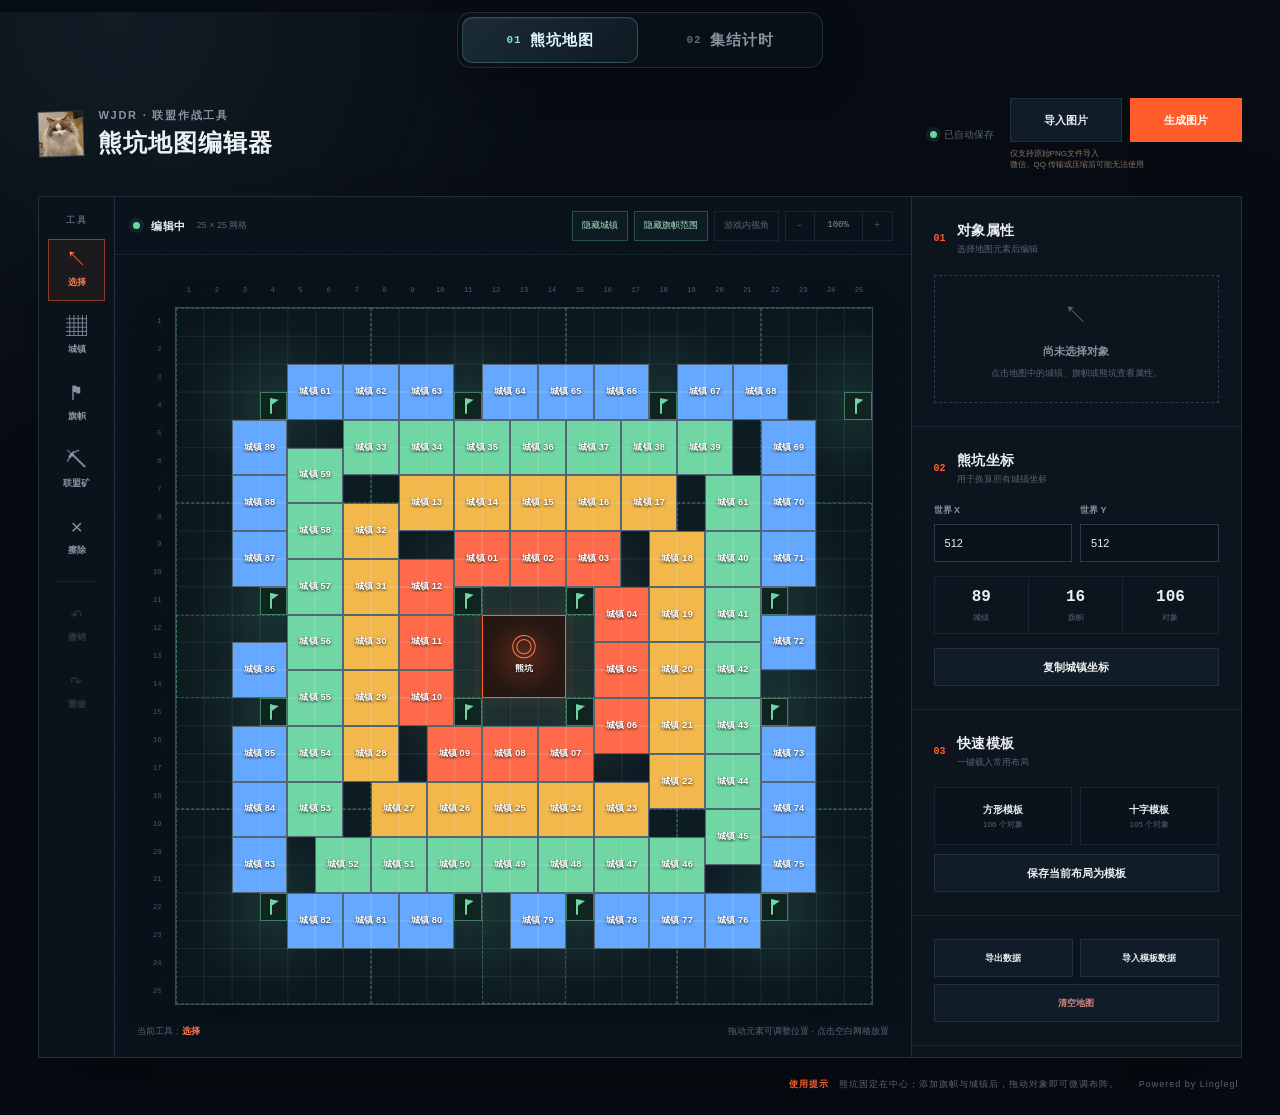
==== commit 76560377: "Add files via upload" ====
--- a/map/index.html
+++ b/map/index.html
@@ -1,2 +1,2 @@
-<!DOCTYPE html><html lang="zh-CN"><head><meta charSet="utf-8"/><meta name="viewport" content="width=device-width, initial-scale=1"/><link rel="preload" as="image" href="/Poooony-github.github.io/logo.jpg"/><link rel="stylesheet" href="/Poooony-github.github.io/assets/index-MIc_7nkM.css" data-rsc-css-href="/Poooony-github.github.io/assets/index-MIc_7nkM.css" data-precedence="vite-rsc/importer-resources"/><link rel="modulepreload" href="/Poooony-github.github.io/assets/layout-segment-context-J1F5t0A9.js" crossorigin=""/><link rel="modulepreload" href="/Poooony-github.github.io/assets/rolldown-runtime-S-ySWqyJ.js" crossorigin=""/><link rel="modulepreload" href="/Poooony-github.github.io/assets/index-oAagjyqx.js" crossorigin=""/><link rel="modulepreload" href="/Poooony-github.github.io/assets/framework-DjPHiq1u.js" crossorigin=""/><link rel="modulepreload" href="/Poooony-github.github.io/assets/tool-navigation-CHEe44w5.js" crossorigin=""/><link rel="modulepreload" href="/Poooony-github.github.io/assets/query-D2V9OaoK.js" crossorigin=""/><link rel="modulepreload" href="/Poooony-github.github.io/assets/page-D6fwypsm.js" crossorigin=""/><title>熊坑地图编辑器 | WJDR</title><meta name="description" content="为无尽冬日联盟快速规划熊坑、旗帜与城镇位置，支持模板、坐标换算、数据导入导出与图片生成。"/><meta name="application-name" content="WJDR 联盟工具"/><meta property="og:title" content="熊坑地图编辑器 | WJDR"/><meta property="og:description" content="规划阵型、换算坐标、一键出图。"/><meta property="og:image" content="/Poooony-github.github.io/map-og.png"/><meta name="twitter:card" content="summary_large_image"/><meta name="twitter:title" content="熊坑地图编辑器 | WJDR"/><meta name="twitter:description" content="规划阵型、换算坐标、一键出图。"/><meta name="twitter:image" content="/Poooony-github.github.io/map-og.png"/><link rel="shortcut icon" href="/Poooony-github.github.io/logo.jpg"/><link rel="icon" href="/Poooony-github.github.io/logo.jpg"/><link rel="apple-touch-icon" href="/Poooony-github.github.io/logo.jpg"/><meta name="theme-color" content="#0a111c"/><script>self.__VINEXT_RSC_PARAMS__={}</script><script>self.__VINEXT_RSC_NAV__={"pathname":"/map/","searchParams":[]}</script><link rel="modulepreload" href="/Poooony-github.github.io/assets/index-oAagjyqx.js" />
-</head><body><nav class="suite-nav" aria-label="WJDR 工具导航"><div class="suite-links"><a href="/Poooony-github.github.io/map/" class="suite-link suite-link-map is-active" aria-current="page"><span>01</span><strong>熊坑地图</strong></a><a href="/Poooony-github.github.io/rally/" class="suite-link suite-link-rally"><span>02</span><strong>集结计时</strong></a></div></nav><main class="app-shell"><header class="topbar"><div class="brand"><img class="brand-mark" src="/Poooony-github.github.io/logo.jpg" alt="Linglegl"/><div><p>WJDR · 联盟作战工具</p><h1>熊坑地图编辑器</h1></div></div><div class="header-actions"><span class="autosave"><i></i>已自动保存</span><div class="image-actions"><input type="file" accept=".png,image/png" hidden=""/><div class="image-action-buttons"><button type="button" class="ghost-button">导入图片</button><button type="button" class="signal-button">生成图片</button></div><small class="image-import-note"><span>仅支持原始PNG文件导入</span><span>微信、QQ 传输或压缩后可能无法使用</span></small></div></div></header><section class="workspace" aria-label="熊坑地图编辑器"><aside class="tool-rail" aria-label="地图工具"><p class="rail-label">工具</p><button type="button" class="active" aria-pressed="true" title="移动与编辑"><strong>↖</strong><span>选择</span></button><button type="button" class="" aria-pressed="false" title="放置联盟成员"><strong>▦</strong><span>城镇</span></button><button type="button" class="" aria-pressed="false" title="标记覆盖范围"><strong>⚑</strong><span>旗帜</span></button><button type="button" class="" aria-pressed="false" title="放置资源点"><strong>⛏</strong><span>联盟矿</span></button><button type="button" class="" aria-pressed="false" title="点击删除"><strong>×</strong><span>擦除</span></button><div class="rail-divider"></div><button type="button" disabled=""><strong>↶</strong><span>撤销</span></button><button type="button" disabled=""><strong>↷</strong><span>重做</span></button></aside><section class="map-panel"><div class="map-toolbar"><div><span class="status-dot"></span><strong>编辑中</strong><em>25 × 25 网格</em></div><div class="view-switches"><button type="button" class="on">隐藏<!-- -->城镇</button><button type="button" class="on">隐藏<!-- -->旗帜范围</button><button type="button" class="" aria-pressed="false" title="切换垂直视角与游戏内视角">游戏内视角</button><div class="zoom-controls" aria-label="地图缩放"><button type="button" aria-label="缩小地图" title="缩小地图">−</button><button type="button" aria-label="重置地图缩放，当前 100%" title="重置为 100%">100<!-- -->%</button><button type="button" aria-label="放大地图" title="放大地图">+</button></div></div></div><div class="map-viewport"><div class="map-stage " style="--tilt-yaw:-45deg;--tilt-counter-yaw:45deg;--tilt-scale:0.7;--tilt-inset:15.000000000000002%;--map-stage-width:min(80vh, calc(100% - 64px))"><div class="axis axis-x" aria-hidden="true"><span>1</span><span>2</span><span>3</span><span>4</span><span>5</span><span>6</span><span>7</span><span>8</span><span>9</span><span>10</span><span>11</span><span>12</span><span>13</span><span>14</span><span>15</span><span>16</span><span>17</span><span>18</span><span>19</span><span>20</span><span>21</span><span>22</span><span>23</span><span>24</span><span>25</span></div><div class="axis axis-y" aria-hidden="true"><span>1</span><span>2</span><span>3</span><span>4</span><span>5</span><span>6</span><span>7</span><span>8</span><span>9</span><span>10</span><span>11</span><span>12</span><span>13</span><span>14</span><span>15</span><span>16</span><span>17</span><span>18</span><span>19</span><span>20</span><span>21</span><span>22</span><span>23</span><span>24</span><span>25</span></div><div class="map-board tool-select"><span class="board-corner corner-top-left" aria-hidden="true"></span><span class="board-corner corner-top-right" aria-hidden="true"></span><span class="board-corner corner-bottom-right" aria-hidden="true"></span><span class="board-corner corner-bottom-left" aria-hidden="true"></span><span class="flag-coverage " style="left:28.000000000000004%;top:44%;width:28.000000000000004%;height:28.000000000000004%"></span><span class="flag-coverage " style="left:28.000000000000004%;top:28.000000000000004%;width:28.000000000000004%;height:28.000000000000004%"></span><span class="flag-coverage " style="left:44%;top:28.000000000000004%;width:28.000000000000004%;height:28.000000000000004%"></span><span class="flag-coverage " style="left:44%;top:44%;width:28.000000000000004%;height:28.000000000000004%"></span><span class="flag-coverage " style="left:0%;top:44%;width:28.000000000000004%;height:28.000000000000004%"></span><span class="flag-coverage " style="left:72%;top:44%;width:28.000000000000004%;height:28.000000000000004%"></span><span class="flag-coverage " style="left:72%;top:28.000000000000004%;width:28.000000000000004%;height:28.000000000000004%"></span><span class="flag-coverage " style="left:0%;top:28.000000000000004%;width:28.000000000000004%;height:28.000000000000004%"></span><span class="flag-coverage " style="left:28.000000000000004%;top:0%;width:28.000000000000004%;height:28.000000000000004%"></span><span class="flag-coverage " style="left:56.00000000000001%;top:0%;width:28.000000000000004%;height:28.000000000000004%"></span><span class="flag-coverage " style="left:28.000000000000004%;top:72%;width:28.000000000000004%;height:28.000000000000004%"></span><span class="flag-coverage " style="left:44%;top:72%;width:28.000000000000004%;height:28.000000000000004%"></span><span class="flag-coverage " style="left:72%;top:72%;width:28.000000000000004%;height:28.000000000000004%"></span><span class="flag-coverage " style="left:0%;top:72%;width:28.000000000000004%;height:28.000000000000004%"></span><span class="flag-coverage " style="left:0%;top:0%;width:28.000000000000004%;height:28.000000000000004%"></span><span class="flag-coverage " style="left:84%;top:0%;width:28.000000000000004%;height:28.000000000000004%"></span><button type="button" draggable="false" class="marker marker-bear  " style="left:44%;top:44%;width:12%;height:12%" aria-label="熊坑，左上角第 12 列第 12 行，占地 3 × 3"><span class="marker-bear-content"><span class="marker-bear-symbol" aria-hidden="true">◎</span><small>熊坑</small></span></button><button type="button" draggable="false" class="marker marker-flag  " style="left:40%;top:56.00000000000001%;width:4%;height:4%" aria-label="联盟旗帜，左上角第 11 列第 15 行，占地 1 × 1"><span class="marker-flag-glyph" aria-hidden="true"></span></button><button type="button" draggable="false" class="marker marker-flag  " style="left:40%;top:40%;width:4%;height:4%" aria-label="联盟旗帜，左上角第 11 列第 11 行，占地 1 × 1"><span class="marker-flag-glyph" aria-hidden="true"></span></button><button type="button" draggable="false" class="marker marker-flag  " style="left:56.00000000000001%;top:40%;width:4%;height:4%" aria-label="联盟旗帜，左上角第 15 列第 11 行，占地 1 × 1"><span class="marker-flag-glyph" aria-hidden="true"></span></button><button type="button" draggable="false" class="marker marker-flag  " style="left:56.00000000000001%;top:56.00000000000001%;width:4%;height:4%" aria-label="联盟旗帜，左上角第 15 列第 15 行，占地 1 × 1"><span class="marker-flag-glyph" aria-hidden="true"></span></button><button type="button" draggable="false" class="marker marker-flag  " style="left:12%;top:56.00000000000001%;width:4%;height:4%" aria-label="联盟旗帜，左上角第 4 列第 15 行，占地 1 × 1"><span class="marker-flag-glyph" aria-hidden="true"></span></button><button type="button" draggable="false" class="marker marker-flag  " style="left:84%;top:56.00000000000001%;width:4%;height:4%" aria-label="联盟旗帜，左上角第 22 列第 15 行，占地 1 × 1"><span class="marker-flag-glyph" aria-hidden="true"></span></button><button type="button" draggable="false" class="marker marker-flag  " style="left:84%;top:40%;width:4%;height:4%" aria-label="联盟旗帜，左上角第 22 列第 11 行，占地 1 × 1"><span class="marker-flag-glyph" aria-hidden="true"></span></button><button type="button" draggable="false" class="marker marker-flag  " style="left:12%;top:40%;width:4%;height:4%" aria-label="联盟旗帜，左上角第 4 列第 11 行，占地 1 × 1"><span class="marker-flag-glyph" aria-hidden="true"></span></button><button type="button" draggable="false" class="marker marker-flag  " style="left:40%;top:12%;width:4%;height:4%" aria-label="联盟旗帜，左上角第 11 列第 4 行，占地 1 × 1"><span class="marker-flag-glyph" aria-hidden="true"></span></button><button type="button" draggable="false" class="marker marker-flag  " style="left:68%;top:12%;width:4%;height:4%" aria-label="联盟旗帜，左上角第 18 列第 4 行，占地 1 × 1"><span class="marker-flag-glyph" aria-hidden="true"></span></button><button type="button" draggable="false" class="marker marker-flag  " style="left:40%;top:84%;width:4%;height:4%" aria-label="联盟旗帜，左上角第 11 列第 22 行，占地 1 × 1"><span class="marker-flag-glyph" aria-hidden="true"></span></button><button type="button" draggable="false" class="marker marker-flag  " style="left:56.00000000000001%;top:84%;width:4%;height:4%" aria-label="联盟旗帜，左上角第 15 列第 22 行，占地 1 × 1"><span class="marker-flag-glyph" aria-hidden="true"></span></button><button type="button" draggable="false" class="marker marker-flag  " style="left:84%;top:84%;width:4%;height:4%" aria-label="联盟旗帜，左上角第 22 列第 22 行，占地 1 × 1"><span class="marker-flag-glyph" aria-hidden="true"></span></button><button type="button" draggable="false" class="marker marker-flag  " style="left:12%;top:84%;width:4%;height:4%" aria-label="联盟旗帜，左上角第 4 列第 22 行，占地 1 × 1"><span class="marker-flag-glyph" aria-hidden="true"></span></button><button type="button" draggable="false" class="marker marker-flag  " style="left:12%;top:12%;width:4%;height:4%" aria-label="联盟旗帜，左上角第 4 列第 4 行，占地 1 × 1"><span class="marker-flag-glyph" aria-hidden="true"></span></button><button type="button" draggable="false" class="marker marker-flag  " style="left:96%;top:12%;width:4%;height:4%" aria-label="联盟旗帜，左上角第 25 列第 4 行，占地 1 × 1"><span class="marker-flag-glyph" aria-hidden="true"></span></button><button type="button" draggable="false" class="marker marker-town  " style="left:40%;top:32%;width:8%;height:8%;--town-color:#ff6b4a" aria-label="城镇 01，左上角第 11 列第 9 行，占地 2 × 2"><small>城镇 01</small></button><button type="button" draggable="false" class="marker marker-town  " style="left:48%;top:32%;width:8%;height:8%;--town-color:#ff6b4a" aria-label="城镇 02，左上角第 13 列第 9 行，占地 2 × 2"><small>城镇 02</small></button><button type="button" draggable="false" class="marker marker-town  " style="left:56.00000000000001%;top:32%;width:8%;height:8%;--town-color:#ff6b4a" aria-label="城镇 03，左上角第 15 列第 9 行，占地 2 × 2"><small>城镇 03</small></button><button type="button" draggable="false" class="marker marker-town  " style="left:60%;top:40%;width:8%;height:8%;--town-color:#ff6b4a" aria-label="城镇 04，左上角第 16 列第 11 行，占地 2 × 2"><small>城镇 04</small></button><button type="button" draggable="false" class="marker marker-town  " style="left:60%;top:48%;width:8%;height:8%;--town-color:#ff6b4a" aria-label="城镇 05，左上角第 16 列第 13 行，占地 2 × 2"><small>城镇 05</small></button><button type="button" draggable="false" class="marker marker-town  " style="left:60%;top:56.00000000000001%;width:8%;height:8%;--town-color:#ff6b4a" aria-label="城镇 06，左上角第 16 列第 15 行，占地 2 × 2"><small>城镇 06</small></button><button type="button" draggable="false" class="marker marker-town  " style="left:52%;top:60%;width:8%;height:8%;--town-color:#ff6b4a" aria-label="城镇 07，左上角第 14 列第 16 行，占地 2 × 2"><small>城镇 07</small></button><button type="button" draggable="false" class="marker marker-town  " style="left:44%;top:60%;width:8%;height:8%;--town-color:#ff6b4a" aria-label="城镇 08，左上角第 12 列第 16 行，占地 2 × 2"><small>城镇 08</small></button><button type="button" draggable="false" class="marker marker-town  " style="left:36%;top:60%;width:8%;height:8%;--town-color:#ff6b4a" aria-label="城镇 09，左上角第 10 列第 16 行，占地 2 × 2"><small>城镇 09</small></button><button type="button" draggable="false" class="marker marker-town  " style="left:32%;top:52%;width:8%;height:8%;--town-color:#ff6b4a" aria-label="城镇 10，左上角第 9 列第 14 行，占地 2 × 2"><small>城镇 10</small></button><button type="button" draggable="false" class="marker marker-town  " style="left:32%;top:44%;width:8%;height:8%;--town-color:#ff6b4a" aria-label="城镇 11，左上角第 9 列第 12 行，占地 2 × 2"><small>城镇 11</small></button><button type="button" draggable="false" class="marker marker-town  " style="left:32%;top:36%;width:8%;height:8%;--town-color:#ff6b4a" aria-label="城镇 12，左上角第 9 列第 10 行，占地 2 × 2"><small>城镇 12</small></button><button type="button" draggable="false" class="marker marker-town  " style="left:32%;top:24%;width:8%;height:8%;--town-color:#f3b84b" aria-label="城镇 13，左上角第 9 列第 7 行，占地 2 × 2"><small>城镇 13</small></button><button type="button" draggable="false" class="marker marker-town  " style="left:40%;top:24%;width:8%;height:8%;--town-color:#f3b84b" aria-label="城镇 14，左上角第 11 列第 7 行，占地 2 × 2"><small>城镇 14</small></button><button type="button" draggable="false" class="marker marker-town  " style="left:48%;top:24%;width:8%;height:8%;--town-color:#f3b84b" aria-label="城镇 15，左上角第 13 列第 7 行，占地 2 × 2"><small>城镇 15</small></button><button type="button" draggable="false" class="marker marker-town  " style="left:56.00000000000001%;top:24%;width:8%;height:8%;--town-color:#f3b84b" aria-label="城镇 16，左上角第 15 列第 7 行，占地 2 × 2"><small>城镇 16</small></button><button type="button" draggable="false" class="marker marker-town  " style="left:64%;top:24%;width:8%;height:8%;--town-color:#f3b84b" aria-label="城镇 17，左上角第 17 列第 7 行，占地 2 × 2"><small>城镇 17</small></button><button type="button" draggable="false" class="marker marker-town  " style="left:68%;top:32%;width:8%;height:8%;--town-color:#f3b84b" aria-label="城镇 18，左上角第 18 列第 9 行，占地 2 × 2"><small>城镇 18</small></button><button type="button" draggable="false" class="marker marker-town  " style="left:68%;top:40%;width:8%;height:8%;--town-color:#f3b84b" aria-label="城镇 19，左上角第 18 列第 11 行，占地 2 × 2"><small>城镇 19</small></button><button type="button" draggable="false" class="marker marker-town  " style="left:68%;top:48%;width:8%;height:8%;--town-color:#f3b84b" aria-label="城镇 20，左上角第 18 列第 13 行，占地 2 × 2"><small>城镇 20</small></button><button type="button" draggable="false" class="marker marker-town  " style="left:68%;top:56.00000000000001%;width:8%;height:8%;--town-color:#f3b84b" aria-label="城镇 21，左上角第 18 列第 15 行，占地 2 × 2"><small>城镇 21</small></button><button type="button" draggable="false" class="marker marker-town  " style="left:68%;top:64%;width:8%;height:8%;--town-color:#f3b84b" aria-label="城镇 22，左上角第 18 列第 17 行，占地 2 × 2"><small>城镇 22</small></button><button type="button" draggable="false" class="marker marker-town  " style="left:60%;top:68%;width:8%;height:8%;--town-color:#f3b84b" aria-label="城镇 23，左上角第 16 列第 18 行，占地 2 × 2"><small>城镇 23</small></button><button type="button" draggable="false" class="marker marker-town  " style="left:52%;top:68%;width:8%;height:8%;--town-color:#f3b84b" aria-label="城镇 24，左上角第 14 列第 18 行，占地 2 × 2"><small>城镇 24</small></button><button type="button" draggable="false" class="marker marker-town  " style="left:44%;top:68%;width:8%;height:8%;--town-color:#f3b84b" aria-label="城镇 25，左上角第 12 列第 18 行，占地 2 × 2"><small>城镇 25</small></button><button type="button" draggable="false" class="marker marker-town  " style="left:36%;top:68%;width:8%;height:8%;--town-color:#f3b84b" aria-label="城镇 26，左上角第 10 列第 18 行，占地 2 × 2"><small>城镇 26</small></button><button type="button" draggable="false" class="marker marker-town  " style="left:28.000000000000004%;top:68%;width:8%;height:8%;--town-color:#f3b84b" aria-label="城镇 27，左上角第 8 列第 18 行，占地 2 × 2"><small>城镇 27</small></button><button type="button" draggable="false" class="marker marker-town  " style="left:24%;top:60%;width:8%;height:8%;--town-color:#f3b84b" aria-label="城镇 28，左上角第 7 列第 16 行，占地 2 × 2"><small>城镇 28</small></button><button type="button" draggable="false" class="marker marker-town  " style="left:24%;top:52%;width:8%;height:8%;--town-color:#f3b84b" aria-label="城镇 29，左上角第 7 列第 14 行，占地 2 × 2"><small>城镇 29</small></button><button type="button" draggable="false" class="marker marker-town  " style="left:24%;top:44%;width:8%;height:8%;--town-color:#f3b84b" aria-label="城镇 30，左上角第 7 列第 12 行，占地 2 × 2"><small>城镇 30</small></button><button type="button" draggable="false" class="marker marker-town  " style="left:24%;top:36%;width:8%;height:8%;--town-color:#f3b84b" aria-label="城镇 31，左上角第 7 列第 10 行，占地 2 × 2"><small>城镇 31</small></button><button type="button" draggable="false" class="marker marker-town  " style="left:24%;top:28.000000000000004%;width:8%;height:8%;--town-color:#f3b84b" aria-label="城镇 32，左上角第 7 列第 8 行，占地 2 × 2"><small>城镇 32</small></button><button type="button" draggable="false" class="marker marker-town  " style="left:24%;top:16%;width:8%;height:8%;--town-color:#70d6a3" aria-label="城镇 33，左上角第 7 列第 5 行，占地 2 × 2"><small>城镇 33</small></button><button type="button" draggable="false" class="marker marker-town  " style="left:32%;top:16%;width:8%;height:8%;--town-color:#70d6a3" aria-label="城镇 34，左上角第 9 列第 5 行，占地 2 × 2"><small>城镇 34</small></button><button type="button" draggable="false" class="marker marker-town  " style="left:40%;top:16%;width:8%;height:8%;--town-color:#70d6a3" aria-label="城镇 35，左上角第 11 列第 5 行，占地 2 × 2"><small>城镇 35</small></button><button type="button" draggable="false" class="marker marker-town  " style="left:48%;top:16%;width:8%;height:8%;--town-color:#70d6a3" aria-label="城镇 36，左上角第 13 列第 5 行，占地 2 × 2"><small>城镇 36</small></button><button type="button" draggable="false" class="marker marker-town  " style="left:56.00000000000001%;top:16%;width:8%;height:8%;--town-color:#70d6a3" aria-label="城镇 37，左上角第 15 列第 5 行，占地 2 × 2"><small>城镇 37</small></button><button type="button" draggable="false" class="marker marker-town  " style="left:64%;top:16%;width:8%;height:8%;--town-color:#70d6a3" aria-label="城镇 38，左上角第 17 列第 5 行，占地 2 × 2"><small>城镇 38</small></button><button type="button" draggable="false" class="marker marker-town  " style="left:72%;top:16%;width:8%;height:8%;--town-color:#70d6a3" aria-label="城镇 39，左上角第 19 列第 5 行，占地 2 × 2"><small>城镇 39</small></button><button type="button" draggable="false" class="marker marker-town  " style="left:76%;top:32%;width:8%;height:8%;--town-color:#70d6a3" aria-label="城镇 40，左上角第 20 列第 9 行，占地 2 × 2"><small>城镇 40</small></button><button type="button" draggable="false" class="marker marker-town  " style="left:76%;top:40%;width:8%;height:8%;--town-color:#70d6a3" aria-label="城镇 41，左上角第 20 列第 11 行，占地 2 × 2"><small>城镇 41</small></button><button type="button" draggable="false" class="marker marker-town  " style="left:76%;top:48%;width:8%;height:8%;--town-color:#70d6a3" aria-label="城镇 42，左上角第 20 列第 13 行，占地 2 × 2"><small>城镇 42</small></button><button type="button" draggable="false" class="marker marker-town  " style="left:76%;top:56.00000000000001%;width:8%;height:8%;--town-color:#70d6a3" aria-label="城镇 43，左上角第 20 列第 15 行，占地 2 × 2"><small>城镇 43</small></button><button type="button" draggable="false" class="marker marker-town  " style="left:76%;top:64%;width:8%;height:8%;--town-color:#70d6a3" aria-label="城镇 44，左上角第 20 列第 17 行，占地 2 × 2"><small>城镇 44</small></button><button type="button" draggable="false" class="marker marker-town  " style="left:76%;top:72%;width:8%;height:8%;--town-color:#70d6a3" aria-label="城镇 45，左上角第 20 列第 19 行，占地 2 × 2"><small>城镇 45</small></button><button type="button" draggable="false" class="marker marker-town  " style="left:68%;top:76%;width:8%;height:8%;--town-color:#70d6a3" aria-label="城镇 46，左上角第 18 列第 20 行，占地 2 × 2"><small>城镇 46</small></button><button type="button" draggable="false" class="marker marker-town  " style="left:60%;top:76%;width:8%;height:8%;--town-color:#70d6a3" aria-label="城镇 47，左上角第 16 列第 20 行，占地 2 × 2"><small>城镇 47</small></button><button type="button" draggable="false" class="marker marker-town  " style="left:52%;top:76%;width:8%;height:8%;--town-color:#70d6a3" aria-label="城镇 48，左上角第 14 列第 20 行，占地 2 × 2"><small>城镇 48</small></button><button type="button" draggable="false" class="marker marker-town  " style="left:44%;top:76%;width:8%;height:8%;--town-color:#70d6a3" aria-label="城镇 49，左上角第 12 列第 20 行，占地 2 × 2"><small>城镇 49</small></button><button type="button" draggable="false" class="marker marker-town  " style="left:36%;top:76%;width:8%;height:8%;--town-color:#70d6a3" aria-label="城镇 50，左上角第 10 列第 20 行，占地 2 × 2"><small>城镇 50</small></button><button type="button" draggable="false" class="marker marker-town  " style="left:28.000000000000004%;top:76%;width:8%;height:8%;--town-color:#70d6a3" aria-label="城镇 51，左上角第 8 列第 20 行，占地 2 × 2"><small>城镇 51</small></button><button type="button" draggable="false" class="marker marker-town  " style="left:20%;top:76%;width:8%;height:8%;--town-color:#70d6a3" aria-label="城镇 52，左上角第 6 列第 20 行，占地 2 × 2"><small>城镇 52</small></button><button type="button" draggable="false" class="marker marker-town  " style="left:16%;top:68%;width:8%;height:8%;--town-color:#70d6a3" aria-label="城镇 53，左上角第 5 列第 18 行，占地 2 × 2"><small>城镇 53</small></button><button type="button" draggable="false" class="marker marker-town  " style="left:16%;top:60%;width:8%;height:8%;--town-color:#70d6a3" aria-label="城镇 54，左上角第 5 列第 16 行，占地 2 × 2"><small>城镇 54</small></button><button type="button" draggable="false" class="marker marker-town  " style="left:16%;top:52%;width:8%;height:8%;--town-color:#70d6a3" aria-label="城镇 55，左上角第 5 列第 14 行，占地 2 × 2"><small>城镇 55</small></button><button type="button" draggable="false" class="marker marker-town  " style="left:16%;top:44%;width:8%;height:8%;--town-color:#70d6a3" aria-label="城镇 56，左上角第 5 列第 12 行，占地 2 × 2"><small>城镇 56</small></button><button type="button" draggable="false" class="marker marker-town  " style="left:16%;top:36%;width:8%;height:8%;--town-color:#70d6a3" aria-label="城镇 57，左上角第 5 列第 10 行，占地 2 × 2"><small>城镇 57</small></button><button type="button" draggable="false" class="marker marker-town  " style="left:16%;top:28.000000000000004%;width:8%;height:8%;--town-color:#70d6a3" aria-label="城镇 58，左上角第 5 列第 8 行，占地 2 × 2"><small>城镇 58</small></button><button type="button" draggable="false" class="marker marker-town  " style="left:16%;top:20%;width:8%;height:8%;--town-color:#70d6a3" aria-label="城镇 59，左上角第 5 列第 6 行，占地 2 × 2"><small>城镇 59</small></button><button type="button" draggable="false" class="marker marker-town  " style="left:76%;top:24%;width:8%;height:8%;--town-color:#70d6a3" aria-label="城镇 61，左上角第 20 列第 7 行，占地 2 × 2"><small>城镇 61</small></button><button type="button" draggable="false" class="marker marker-town  " style="left:16%;top:8%;width:8%;height:8%;--town-color:#64a8ff" aria-label="城镇 61，左上角第 5 列第 3 行，占地 2 × 2"><small>城镇 61</small></button><button type="button" draggable="false" class="marker marker-town  " style="left:24%;top:8%;width:8%;height:8%;--town-color:#64a8ff" aria-label="城镇 62，左上角第 7 列第 3 行，占地 2 × 2"><small>城镇 62</small></button><button type="button" draggable="false" class="marker marker-town  " style="left:32%;top:8%;width:8%;height:8%;--town-color:#64a8ff" aria-label="城镇 63，左上角第 9 列第 3 行，占地 2 × 2"><small>城镇 63</small></button><button type="button" draggable="false" class="marker marker-town  " style="left:44%;top:8%;width:8%;height:8%;--town-color:#64a8ff" aria-label="城镇 64，左上角第 12 列第 3 行，占地 2 × 2"><small>城镇 64</small></button><button type="button" draggable="false" class="marker marker-town  " style="left:52%;top:8%;width:8%;height:8%;--town-color:#64a8ff" aria-label="城镇 65，左上角第 14 列第 3 行，占地 2 × 2"><small>城镇 65</small></button><button type="button" draggable="false" class="marker marker-town  " style="left:60%;top:8%;width:8%;height:8%;--town-color:#64a8ff" aria-label="城镇 66，左上角第 16 列第 3 行，占地 2 × 2"><small>城镇 66</small></button><button type="button" draggable="false" class="marker marker-town  " style="left:72%;top:8%;width:8%;height:8%;--town-color:#64a8ff" aria-label="城镇 67，左上角第 19 列第 3 行，占地 2 × 2"><small>城镇 67</small></button><button type="button" draggable="false" class="marker marker-town  " style="left:80%;top:8%;width:8%;height:8%;--town-color:#64a8ff" aria-label="城镇 68，左上角第 21 列第 3 行，占地 2 × 2"><small>城镇 68</small></button><button type="button" draggable="false" class="marker marker-town  " style="left:84%;top:16%;width:8%;height:8%;--town-color:#64a8ff" aria-label="城镇 69，左上角第 22 列第 5 行，占地 2 × 2"><small>城镇 69</small></button><button type="button" draggable="false" class="marker marker-town  " style="left:84%;top:24%;width:8%;height:8%;--town-color:#64a8ff" aria-label="城镇 70，左上角第 22 列第 7 行，占地 2 × 2"><small>城镇 70</small></button><button type="button" draggable="false" class="marker marker-town  " style="left:84%;top:32%;width:8%;height:8%;--town-color:#64a8ff" aria-label="城镇 71，左上角第 22 列第 9 行，占地 2 × 2"><small>城镇 71</small></button><button type="button" draggable="false" class="marker marker-town  " style="left:84%;top:44%;width:8%;height:8%;--town-color:#64a8ff" aria-label="城镇 72，左上角第 22 列第 12 行，占地 2 × 2"><small>城镇 72</small></button><button type="button" draggable="false" class="marker marker-town  " style="left:84%;top:60%;width:8%;height:8%;--town-color:#64a8ff" aria-label="城镇 73，左上角第 22 列第 16 行，占地 2 × 2"><small>城镇 73</small></button><button type="button" draggable="false" class="marker marker-town  " style="left:84%;top:68%;width:8%;height:8%;--town-color:#64a8ff" aria-label="城镇 74，左上角第 22 列第 18 行，占地 2 × 2"><small>城镇 74</small></button><button type="button" draggable="false" class="marker marker-town  " style="left:84%;top:76%;width:8%;height:8%;--town-color:#64a8ff" aria-label="城镇 75，左上角第 22 列第 20 行，占地 2 × 2"><small>城镇 75</small></button><button type="button" draggable="false" class="marker marker-town  " style="left:76%;top:84%;width:8%;height:8%;--town-color:#64a8ff" aria-label="城镇 76，左上角第 20 列第 22 行，占地 2 × 2"><small>城镇 76</small></button><button type="button" draggable="false" class="marker marker-town  " style="left:68%;top:84%;width:8%;height:8%;--town-color:#64a8ff" aria-label="城镇 77，左上角第 18 列第 22 行，占地 2 × 2"><small>城镇 77</small></button><button type="button" draggable="false" class="marker marker-town  " style="left:60%;top:84%;width:8%;height:8%;--town-color:#64a8ff" aria-label="城镇 78，左上角第 16 列第 22 行，占地 2 × 2"><small>城镇 78</small></button><button type="button" draggable="false" class="marker marker-town  " style="left:48%;top:84%;width:8%;height:8%;--town-color:#64a8ff" aria-label="城镇 79，左上角第 13 列第 22 行，占地 2 × 2"><small>城镇 79</small></button><button type="button" draggable="false" class="marker marker-town  " style="left:32%;top:84%;width:8%;height:8%;--town-color:#64a8ff" aria-label="城镇 80，左上角第 9 列第 22 行，占地 2 × 2"><small>城镇 80</small></button><button type="button" draggable="false" class="marker marker-town  " style="left:24%;top:84%;width:8%;height:8%;--town-color:#64a8ff" aria-label="城镇 81，左上角第 7 列第 22 行，占地 2 × 2"><small>城镇 81</small></button><button type="button" draggable="false" class="marker marker-town  " style="left:16%;top:84%;width:8%;height:8%;--town-color:#64a8ff" aria-label="城镇 82，左上角第 5 列第 22 行，占地 2 × 2"><small>城镇 82</small></button><button type="button" draggable="false" class="marker marker-town  " style="left:8%;top:76%;width:8%;height:8%;--town-color:#64a8ff" aria-label="城镇 83，左上角第 3 列第 20 行，占地 2 × 2"><small>城镇 83</small></button><button type="button" draggable="false" class="marker marker-town  " style="left:8%;top:68%;width:8%;height:8%;--town-color:#64a8ff" aria-label="城镇 84，左上角第 3 列第 18 行，占地 2 × 2"><small>城镇 84</small></button><button type="button" draggable="false" class="marker marker-town  " style="left:8%;top:60%;width:8%;height:8%;--town-color:#64a8ff" aria-label="城镇 85，左上角第 3 列第 16 行，占地 2 × 2"><small>城镇 85</small></button><button type="button" draggable="false" class="marker marker-town  " style="left:8%;top:48%;width:8%;height:8%;--town-color:#64a8ff" aria-label="城镇 86，左上角第 3 列第 13 行，占地 2 × 2"><small>城镇 86</small></button><button type="button" draggable="false" class="marker marker-town  " style="left:8%;top:32%;width:8%;height:8%;--town-color:#64a8ff" aria-label="城镇 87，左上角第 3 列第 9 行，占地 2 × 2"><small>城镇 87</small></button><button type="button" draggable="false" class="marker marker-town  " style="left:8%;top:24%;width:8%;height:8%;--town-color:#64a8ff" aria-label="城镇 88，左上角第 3 列第 7 行，占地 2 × 2"><small>城镇 88</small></button><button type="button" draggable="false" class="marker marker-town  " style="left:8%;top:16%;width:8%;height:8%;--town-color:#64a8ff" aria-label="城镇 89，左上角第 3 列第 5 行，占地 2 × 2"><small>城镇 89</small></button></div></div></div><div class="map-caption"><span>当前工具：<strong>选择</strong></span><span>拖动元素可调整位置 · 点击空白网格放置</span></div></section><aside class="inspector"><section class="panel-section"><div class="section-heading"><span>01</span><div><h2>对象属性</h2><p>选择地图元素后编辑</p></div></div><div class="no-selection"><span>↖</span><strong>尚未选择对象</strong><p>点击地图中的城镇、旗帜或熊坑查看属性。</p></div></section><section class="panel-section"><div class="section-heading"><span>02</span><div><h2>熊坑坐标</h2><p>用于换算所有城镇坐标</p></div></div><div class="coordinate-pair world-coordinate"><label><span>世界 X</span><input type="number" value="512"/></label><label><span>世界 Y</span><input type="number" value="512"/></label></div><div class="coordinate-summary"><div><strong>89</strong><span>城镇</span></div><div><strong>16</strong><span>旗帜</span></div><div><strong>106</strong><span>对象</span></div></div><button type="button" class="wide-button">复制城镇坐标</button></section><section class="panel-section templates"><div class="section-heading"><span>03</span><div><h2>快速模板</h2><p>一键载入常用布局</p></div></div><div class="template-grid"><button type="button"><strong>方形模板</strong><small>106 个对象</small></button><button type="button"><strong>十字模板</strong><small>105 个对象</small></button></div><button type="button" class="wide-button">保存当前布局为模板</button></section><section class="panel-section compact-actions"><button type="button">导出数据</button><button type="button">导入模板数据</button><button type="button" class="danger-link">清空地图</button></section></aside></section><footer><p><span>使用提示</span>熊坑固定在中心；添加旗帜与城镇后，拖动对象即可微调布阵。</p><p>Powered by Linglegl</p></footer></main><script id="_R_">import("/Poooony-github.github.io/assets/index-oAagjyqx.js")</script></body></html><script>self.__VINEXT_RSC_CHUNKS__=self.__VINEXT_RSC_CHUNKS__||[];self.__VINEXT_RSC_CHUNKS__.push("2:I[\"b2011b3ff1e6\",[],\"default\",1]\n3:I[\"8c0f216c4604\",[],\"Children\",1]\n5:I[\"15c18cfaeeff\",[],\"LayoutSegmentProvider\",1]\n6:I[\"8c0f216c4604\",[],\"Slot\",1]\n7:I[\"593f344dc510\",[],\"RedirectBoundary\",1]\n:HL[\"/Poooony-github.github.io/assets/index-MIc_7nkM.css\",\"style\"]\n")</script><script>self.__VINEXT_RSC_CHUNKS__=self.__VINEXT_RSC_CHUNKS__||[];self.__VINEXT_RSC_CHUNKS__.push("0:{\"__route\":\"route:/map/\",\"__interceptionContext\":null,\"__layoutIds\":[\"layout:/\",\"layout:/map\"],\"__rootLayout\":\"/\",\"page:/map/\":\"$L1\",\"layout:/\":[[[[\"$\",\"link\",\"css:/Poooony-github.github.io/assets/index-MIc_7nkM.css\",{\"rel\":\"stylesheet\",\"precedence\":\"vite-rsc/importer-resources\",\"href\":\"/Poooony-github.github.io/assets/index-MIc_7nkM.css\",\"data-rsc-css-href\":\"/Poooony-github.github.io/assets/index-MIc_7nkM.css\"}],\"$undefined\"],[\"$\",\"html\",null,{\"lang\":\"zh-CN\",\"children\":[\"$\",\"body\",null,{\"children\":[[\"$\",\"$L2\",null,{}],[\"$\",\"$L3\",null,{}]]}]}]],null],\"layout:/map\":\"$L4\",\"route:/map/\":[[[\"$\",\"meta\",null,{\"charSet\":\"utf-8\"}],[[\"$\",\"title\",\"0\",{\"children\":\"熊坑地图编辑器 | WJDR\"}],[\"$\",\"meta\",\"1\",{\"name\":\"description\",\"content\":\"为无尽冬日联盟快速规划熊坑、旗帜与城镇位置，支持模板、坐标换算、数据导入导出与图片生成。\"}],[\"$\",\"meta\",\"2\",{\"name\":\"application-name\",\"content\":\"WJDR 联盟工具\"}],[\"$\",\"meta\",\"3\",{\"property\":\"og:title\",\"content\":\"熊坑地图编辑器 | WJDR\"}],[\"$\",\"meta\",\"4\",{\"property\":\"og:description\",\"content\":\"规划阵型、换算坐标、一键出图。\"}],[\"$\",\"meta\",\"5\",{\"property\":\"og:image\",\"content\":\"/Poooony-github.github.io/map-og.png\"}],[\"$\",\"meta\",\"6\",{\"name\":\"twitter:card\",\"content\":\"summary_large_image\"}],[\"$\",\"meta\",\"7\",{\"name\":\"twitter:title\",\"content\":\"熊坑地图编辑器 | WJDR\"}],[\"$\",\"meta\",\"8\",{\"name\":\"twitter:description\",\"content\":\"规划阵型、换算坐标、一键出图。\"}],[\"$\",\"meta\",\"9\",{\"name\":\"twitter:image\",\"content\":\"/Poooony-github.github.io/map-og.png\"}],[\"$\",\"link\",\"10\",{\"rel\":\"shortcut icon\",\"href\":\"/Poooony-github.github.io/logo.jpg\"}],[\"$\",\"link\",\"11\",{\"rel\":\"icon\",\"href\":\"/Poooony-github.github.io/logo.jpg\"}],[\"$\",\"link\",\"12\",{\"rel\":\"apple-touch-icon\",\"href\":\"/Poooony-github.github.io/logo.jpg\"}]],[[\"$\",\"meta\",\"0\",{\"name\":\"viewport\",\"content\":\"width=device-width, initial-scale=1\"}],[\"$\",\"meta\",\"1\",{\"name\":\"theme-color\",\"content\":\"#0a111c\"}]]],[\"$\",\"$L5\",null,{\"segmentMap\":{\"children\":[\"map\"]},\"children\":[\"$\",\"$L6\",null,{\"id\":\"layout:/\",\"parallelSlots\":\"$undefined\",\"children\":[\"$\",\"$L5\",null,{\"segmentMap\":{\"children\":[]},\"children\":[\"$\",\"$L6\",null,{\"id\":\"layout:/map\",\"parallelSlots\":\"$undefined\",\"children\":[\"$\",\"$L7\",null,{\"children\":[\"$\",\"$L5\",null,{\"segmentMap\":{\"children\":[]},\"children\":[\"$\",\"$L6\",null,{\"id\":\"page:/map/\"}]}]}]}]}]}]}]],\"__layoutFlags\":{\"layout:/map\":\"s\",\"layout:/\":\"s\"},\"__artifactCompatibility\":{\"schemaVersion\":1,\"graphVersion\":\"app-route-graph:lketio7euhdk\",\"deploymentVersion\":\"ffee6859-f8a9-422d-a93c-cb91db80f024\",\"appElementsSchemaVersion\":1,\"rscPayloadSchemaVersion\":1,\"rootBoundaryId\":\"/\",\"renderEpoch\":null}}\n")</script><script>self.__VINEXT_RSC_CHUNKS__=self.__VINEXT_RSC_CHUNKS__||[];self.__VINEXT_RSC_CHUNKS__.push("4:[[[[\"$\",\"link\",\"css:/Poooony-github.github.io/assets/index-MIc_7nkM.css\",{\"rel\":\"stylesheet\",\"precedence\":\"vite-rsc/importer-resources\",\"href\":\"/Poooony-github.github.io/assets/index-MIc_7nkM.css\",\"data-rsc-css-href\":\"/Poooony-github.github.io/assets/index-MIc_7nkM.css\"}],\"$undefined\"],[\"$\",\"$L3\",null,{}]],null]\n")</script><script>self.__VINEXT_RSC_CHUNKS__=self.__VINEXT_RSC_CHUNKS__||[];self.__VINEXT_RSC_CHUNKS__.push("8:I[\"7764e00aae0f\",[],\"default\",1]\n1:[\"$\",\"$L8\",null,{\"params\":\"$@9\",\"searchParams\":\"$@a\"}]\n")</script><script>self.__VINEXT_RSC_CHUNKS__=self.__VINEXT_RSC_CHUNKS__||[];self.__VINEXT_RSC_CHUNKS__.push("9:{}\na:{}\n")</script><script>self.__VINEXT_RSC_DONE__=true</script>+<!DOCTYPE html><html lang="zh-CN"><head><meta charSet="utf-8"/><meta name="viewport" content="width=device-width, initial-scale=1"/><link rel="preload" as="image" href="/logo.jpg"/><link rel="stylesheet" href="/assets/index-MIc_7nkM.css" data-rsc-css-href="/assets/index-MIc_7nkM.css" data-precedence="vite-rsc/importer-resources"/><link rel="modulepreload" href="/assets/layout-segment-context-BYCINlNc.js" crossorigin=""/><link rel="modulepreload" href="/assets/rolldown-runtime-S-ySWqyJ.js" crossorigin=""/><link rel="modulepreload" href="/assets/index-DZL0JTYq.js" crossorigin=""/><link rel="modulepreload" href="/assets/framework-DjPHiq1u.js" crossorigin=""/><link rel="modulepreload" href="/assets/tool-navigation-oYFS9w1m.js" crossorigin=""/><link rel="modulepreload" href="/assets/query-D2V9OaoK.js" crossorigin=""/><link rel="modulepreload" href="/assets/page-D6fwypsm.js" crossorigin=""/><title>熊坑地图编辑器 | WJDR</title><meta name="description" content="为无尽冬日联盟快速规划熊坑、旗帜与城镇位置，支持模板、坐标换算、数据导入导出与图片生成。"/><meta name="application-name" content="WJDR 联盟工具"/><meta property="og:title" content="熊坑地图编辑器 | WJDR"/><meta property="og:description" content="规划阵型、换算坐标、一键出图。"/><meta property="og:image" content="/map-og.png"/><meta name="twitter:card" content="summary_large_image"/><meta name="twitter:title" content="熊坑地图编辑器 | WJDR"/><meta name="twitter:description" content="规划阵型、换算坐标、一键出图。"/><meta name="twitter:image" content="/map-og.png"/><link rel="shortcut icon" href="/logo.jpg"/><link rel="icon" href="/logo.jpg"/><link rel="apple-touch-icon" href="/logo.jpg"/><meta name="theme-color" content="#0a111c"/><script>self.__VINEXT_RSC_PARAMS__={}</script><script>self.__VINEXT_RSC_NAV__={"pathname":"/map/","searchParams":[]}</script><link rel="modulepreload" href="/assets/index-DZL0JTYq.js" />
+</head><body><nav class="suite-nav" aria-label="WJDR 工具导航"><div class="suite-links"><a href="/map" class="suite-link suite-link-map is-active" aria-current="page"><span>01</span><strong>熊坑地图</strong></a><a href="/rally" class="suite-link suite-link-rally"><span>02</span><strong>集结计时</strong></a></div></nav><main class="app-shell"><header class="topbar"><div class="brand"><img class="brand-mark" src="/logo.jpg" alt="Linglegl"/><div><p>WJDR · 联盟作战工具</p><h1>熊坑地图编辑器</h1></div></div><div class="header-actions"><span class="autosave"><i></i>已自动保存</span><div class="image-actions"><input type="file" accept=".png,image/png" hidden=""/><div class="image-action-buttons"><button type="button" class="ghost-button">导入图片</button><button type="button" class="signal-button">生成图片</button></div><small class="image-import-note"><span>仅支持原始PNG文件导入</span><span>微信、QQ 传输或压缩后可能无法使用</span></small></div></div></header><section class="workspace" aria-label="熊坑地图编辑器"><aside class="tool-rail" aria-label="地图工具"><p class="rail-label">工具</p><button type="button" class="active" aria-pressed="true" title="移动与编辑"><strong>↖</strong><span>选择</span></button><button type="button" class="" aria-pressed="false" title="放置联盟成员"><strong>▦</strong><span>城镇</span></button><button type="button" class="" aria-pressed="false" title="标记覆盖范围"><strong>⚑</strong><span>旗帜</span></button><button type="button" class="" aria-pressed="false" title="放置资源点"><strong>⛏</strong><span>联盟矿</span></button><button type="button" class="" aria-pressed="false" title="点击删除"><strong>×</strong><span>擦除</span></button><div class="rail-divider"></div><button type="button" disabled=""><strong>↶</strong><span>撤销</span></button><button type="button" disabled=""><strong>↷</strong><span>重做</span></button></aside><section class="map-panel"><div class="map-toolbar"><div><span class="status-dot"></span><strong>编辑中</strong><em>25 × 25 网格</em></div><div class="view-switches"><button type="button" class="on">隐藏<!-- -->城镇</button><button type="button" class="on">隐藏<!-- -->旗帜范围</button><button type="button" class="" aria-pressed="false" title="切换垂直视角与游戏内视角">游戏内视角</button><div class="zoom-controls" aria-label="地图缩放"><button type="button" aria-label="缩小地图" title="缩小地图">−</button><button type="button" aria-label="重置地图缩放，当前 100%" title="重置为 100%">100<!-- -->%</button><button type="button" aria-label="放大地图" title="放大地图">+</button></div></div></div><div class="map-viewport"><div class="map-stage " style="--tilt-yaw:-45deg;--tilt-counter-yaw:45deg;--tilt-scale:0.7;--tilt-inset:15.000000000000002%;--map-stage-width:min(80vh, calc(100% - 64px))"><div class="axis axis-x" aria-hidden="true"><span>1</span><span>2</span><span>3</span><span>4</span><span>5</span><span>6</span><span>7</span><span>8</span><span>9</span><span>10</span><span>11</span><span>12</span><span>13</span><span>14</span><span>15</span><span>16</span><span>17</span><span>18</span><span>19</span><span>20</span><span>21</span><span>22</span><span>23</span><span>24</span><span>25</span></div><div class="axis axis-y" aria-hidden="true"><span>1</span><span>2</span><span>3</span><span>4</span><span>5</span><span>6</span><span>7</span><span>8</span><span>9</span><span>10</span><span>11</span><span>12</span><span>13</span><span>14</span><span>15</span><span>16</span><span>17</span><span>18</span><span>19</span><span>20</span><span>21</span><span>22</span><span>23</span><span>24</span><span>25</span></div><div class="map-board tool-select"><span class="board-corner corner-top-left" aria-hidden="true"></span><span class="board-corner corner-top-right" aria-hidden="true"></span><span class="board-corner corner-bottom-right" aria-hidden="true"></span><span class="board-corner corner-bottom-left" aria-hidden="true"></span><span class="flag-coverage " style="left:28.000000000000004%;top:44%;width:28.000000000000004%;height:28.000000000000004%"></span><span class="flag-coverage " style="left:28.000000000000004%;top:28.000000000000004%;width:28.000000000000004%;height:28.000000000000004%"></span><span class="flag-coverage " style="left:44%;top:28.000000000000004%;width:28.000000000000004%;height:28.000000000000004%"></span><span class="flag-coverage " style="left:44%;top:44%;width:28.000000000000004%;height:28.000000000000004%"></span><span class="flag-coverage " style="left:0%;top:44%;width:28.000000000000004%;height:28.000000000000004%"></span><span class="flag-coverage " style="left:72%;top:44%;width:28.000000000000004%;height:28.000000000000004%"></span><span class="flag-coverage " style="left:72%;top:28.000000000000004%;width:28.000000000000004%;height:28.000000000000004%"></span><span class="flag-coverage " style="left:0%;top:28.000000000000004%;width:28.000000000000004%;height:28.000000000000004%"></span><span class="flag-coverage " style="left:28.000000000000004%;top:0%;width:28.000000000000004%;height:28.000000000000004%"></span><span class="flag-coverage " style="left:56.00000000000001%;top:0%;width:28.000000000000004%;height:28.000000000000004%"></span><span class="flag-coverage " style="left:28.000000000000004%;top:72%;width:28.000000000000004%;height:28.000000000000004%"></span><span class="flag-coverage " style="left:44%;top:72%;width:28.000000000000004%;height:28.000000000000004%"></span><span class="flag-coverage " style="left:72%;top:72%;width:28.000000000000004%;height:28.000000000000004%"></span><span class="flag-coverage " style="left:0%;top:72%;width:28.000000000000004%;height:28.000000000000004%"></span><span class="flag-coverage " style="left:0%;top:0%;width:28.000000000000004%;height:28.000000000000004%"></span><span class="flag-coverage " style="left:84%;top:0%;width:28.000000000000004%;height:28.000000000000004%"></span><button type="button" draggable="false" class="marker marker-bear  " style="left:44%;top:44%;width:12%;height:12%" aria-label="熊坑，左上角第 12 列第 12 行，占地 3 × 3"><span class="marker-bear-content"><span class="marker-bear-symbol" aria-hidden="true">◎</span><small>熊坑</small></span></button><button type="button" draggable="false" class="marker marker-flag  " style="left:40%;top:56.00000000000001%;width:4%;height:4%" aria-label="联盟旗帜，左上角第 11 列第 15 行，占地 1 × 1"><span class="marker-flag-glyph" aria-hidden="true"></span></button><button type="button" draggable="false" class="marker marker-flag  " style="left:40%;top:40%;width:4%;height:4%" aria-label="联盟旗帜，左上角第 11 列第 11 行，占地 1 × 1"><span class="marker-flag-glyph" aria-hidden="true"></span></button><button type="button" draggable="false" class="marker marker-flag  " style="left:56.00000000000001%;top:40%;width:4%;height:4%" aria-label="联盟旗帜，左上角第 15 列第 11 行，占地 1 × 1"><span class="marker-flag-glyph" aria-hidden="true"></span></button><button type="button" draggable="false" class="marker marker-flag  " style="left:56.00000000000001%;top:56.00000000000001%;width:4%;height:4%" aria-label="联盟旗帜，左上角第 15 列第 15 行，占地 1 × 1"><span class="marker-flag-glyph" aria-hidden="true"></span></button><button type="button" draggable="false" class="marker marker-flag  " style="left:12%;top:56.00000000000001%;width:4%;height:4%" aria-label="联盟旗帜，左上角第 4 列第 15 行，占地 1 × 1"><span class="marker-flag-glyph" aria-hidden="true"></span></button><button type="button" draggable="false" class="marker marker-flag  " style="left:84%;top:56.00000000000001%;width:4%;height:4%" aria-label="联盟旗帜，左上角第 22 列第 15 行，占地 1 × 1"><span class="marker-flag-glyph" aria-hidden="true"></span></button><button type="button" draggable="false" class="marker marker-flag  " style="left:84%;top:40%;width:4%;height:4%" aria-label="联盟旗帜，左上角第 22 列第 11 行，占地 1 × 1"><span class="marker-flag-glyph" aria-hidden="true"></span></button><button type="button" draggable="false" class="marker marker-flag  " style="left:12%;top:40%;width:4%;height:4%" aria-label="联盟旗帜，左上角第 4 列第 11 行，占地 1 × 1"><span class="marker-flag-glyph" aria-hidden="true"></span></button><button type="button" draggable="false" class="marker marker-flag  " style="left:40%;top:12%;width:4%;height:4%" aria-label="联盟旗帜，左上角第 11 列第 4 行，占地 1 × 1"><span class="marker-flag-glyph" aria-hidden="true"></span></button><button type="button" draggable="false" class="marker marker-flag  " style="left:68%;top:12%;width:4%;height:4%" aria-label="联盟旗帜，左上角第 18 列第 4 行，占地 1 × 1"><span class="marker-flag-glyph" aria-hidden="true"></span></button><button type="button" draggable="false" class="marker marker-flag  " style="left:40%;top:84%;width:4%;height:4%" aria-label="联盟旗帜，左上角第 11 列第 22 行，占地 1 × 1"><span class="marker-flag-glyph" aria-hidden="true"></span></button><button type="button" draggable="false" class="marker marker-flag  " style="left:56.00000000000001%;top:84%;width:4%;height:4%" aria-label="联盟旗帜，左上角第 15 列第 22 行，占地 1 × 1"><span class="marker-flag-glyph" aria-hidden="true"></span></button><button type="button" draggable="false" class="marker marker-flag  " style="left:84%;top:84%;width:4%;height:4%" aria-label="联盟旗帜，左上角第 22 列第 22 行，占地 1 × 1"><span class="marker-flag-glyph" aria-hidden="true"></span></button><button type="button" draggable="false" class="marker marker-flag  " style="left:12%;top:84%;width:4%;height:4%" aria-label="联盟旗帜，左上角第 4 列第 22 行，占地 1 × 1"><span class="marker-flag-glyph" aria-hidden="true"></span></button><button type="button" draggable="false" class="marker marker-flag  " style="left:12%;top:12%;width:4%;height:4%" aria-label="联盟旗帜，左上角第 4 列第 4 行，占地 1 × 1"><span class="marker-flag-glyph" aria-hidden="true"></span></button><button type="button" draggable="false" class="marker marker-flag  " style="left:96%;top:12%;width:4%;height:4%" aria-label="联盟旗帜，左上角第 25 列第 4 行，占地 1 × 1"><span class="marker-flag-glyph" aria-hidden="true"></span></button><button type="button" draggable="false" class="marker marker-town  " style="left:40%;top:32%;width:8%;height:8%;--town-color:#ff6b4a" aria-label="城镇 01，左上角第 11 列第 9 行，占地 2 × 2"><small>城镇 01</small></button><button type="button" draggable="false" class="marker marker-town  " style="left:48%;top:32%;width:8%;height:8%;--town-color:#ff6b4a" aria-label="城镇 02，左上角第 13 列第 9 行，占地 2 × 2"><small>城镇 02</small></button><button type="button" draggable="false" class="marker marker-town  " style="left:56.00000000000001%;top:32%;width:8%;height:8%;--town-color:#ff6b4a" aria-label="城镇 03，左上角第 15 列第 9 行，占地 2 × 2"><small>城镇 03</small></button><button type="button" draggable="false" class="marker marker-town  " style="left:60%;top:40%;width:8%;height:8%;--town-color:#ff6b4a" aria-label="城镇 04，左上角第 16 列第 11 行，占地 2 × 2"><small>城镇 04</small></button><button type="button" draggable="false" class="marker marker-town  " style="left:60%;top:48%;width:8%;height:8%;--town-color:#ff6b4a" aria-label="城镇 05，左上角第 16 列第 13 行，占地 2 × 2"><small>城镇 05</small></button><button type="button" draggable="false" class="marker marker-town  " style="left:60%;top:56.00000000000001%;width:8%;height:8%;--town-color:#ff6b4a" aria-label="城镇 06，左上角第 16 列第 15 行，占地 2 × 2"><small>城镇 06</small></button><button type="button" draggable="false" class="marker marker-town  " style="left:52%;top:60%;width:8%;height:8%;--town-color:#ff6b4a" aria-label="城镇 07，左上角第 14 列第 16 行，占地 2 × 2"><small>城镇 07</small></button><button type="button" draggable="false" class="marker marker-town  " style="left:44%;top:60%;width:8%;height:8%;--town-color:#ff6b4a" aria-label="城镇 08，左上角第 12 列第 16 行，占地 2 × 2"><small>城镇 08</small></button><button type="button" draggable="false" class="marker marker-town  " style="left:36%;top:60%;width:8%;height:8%;--town-color:#ff6b4a" aria-label="城镇 09，左上角第 10 列第 16 行，占地 2 × 2"><small>城镇 09</small></button><button type="button" draggable="false" class="marker marker-town  " style="left:32%;top:52%;width:8%;height:8%;--town-color:#ff6b4a" aria-label="城镇 10，左上角第 9 列第 14 行，占地 2 × 2"><small>城镇 10</small></button><button type="button" draggable="false" class="marker marker-town  " style="left:32%;top:44%;width:8%;height:8%;--town-color:#ff6b4a" aria-label="城镇 11，左上角第 9 列第 12 行，占地 2 × 2"><small>城镇 11</small></button><button type="button" draggable="false" class="marker marker-town  " style="left:32%;top:36%;width:8%;height:8%;--town-color:#ff6b4a" aria-label="城镇 12，左上角第 9 列第 10 行，占地 2 × 2"><small>城镇 12</small></button><button type="button" draggable="false" class="marker marker-town  " style="left:32%;top:24%;width:8%;height:8%;--town-color:#f3b84b" aria-label="城镇 13，左上角第 9 列第 7 行，占地 2 × 2"><small>城镇 13</small></button><button type="button" draggable="false" class="marker marker-town  " style="left:40%;top:24%;width:8%;height:8%;--town-color:#f3b84b" aria-label="城镇 14，左上角第 11 列第 7 行，占地 2 × 2"><small>城镇 14</small></button><button type="button" draggable="false" class="marker marker-town  " style="left:48%;top:24%;width:8%;height:8%;--town-color:#f3b84b" aria-label="城镇 15，左上角第 13 列第 7 行，占地 2 × 2"><small>城镇 15</small></button><button type="button" draggable="false" class="marker marker-town  " style="left:56.00000000000001%;top:24%;width:8%;height:8%;--town-color:#f3b84b" aria-label="城镇 16，左上角第 15 列第 7 行，占地 2 × 2"><small>城镇 16</small></button><button type="button" draggable="false" class="marker marker-town  " style="left:64%;top:24%;width:8%;height:8%;--town-color:#f3b84b" aria-label="城镇 17，左上角第 17 列第 7 行，占地 2 × 2"><small>城镇 17</small></button><button type="button" draggable="false" class="marker marker-town  " style="left:68%;top:32%;width:8%;height:8%;--town-color:#f3b84b" aria-label="城镇 18，左上角第 18 列第 9 行，占地 2 × 2"><small>城镇 18</small></button><button type="button" draggable="false" class="marker marker-town  " style="left:68%;top:40%;width:8%;height:8%;--town-color:#f3b84b" aria-label="城镇 19，左上角第 18 列第 11 行，占地 2 × 2"><small>城镇 19</small></button><button type="button" draggable="false" class="marker marker-town  " style="left:68%;top:48%;width:8%;height:8%;--town-color:#f3b84b" aria-label="城镇 20，左上角第 18 列第 13 行，占地 2 × 2"><small>城镇 20</small></button><button type="button" draggable="false" class="marker marker-town  " style="left:68%;top:56.00000000000001%;width:8%;height:8%;--town-color:#f3b84b" aria-label="城镇 21，左上角第 18 列第 15 行，占地 2 × 2"><small>城镇 21</small></button><button type="button" draggable="false" class="marker marker-town  " style="left:68%;top:64%;width:8%;height:8%;--town-color:#f3b84b" aria-label="城镇 22，左上角第 18 列第 17 行，占地 2 × 2"><small>城镇 22</small></button><button type="button" draggable="false" class="marker marker-town  " style="left:60%;top:68%;width:8%;height:8%;--town-color:#f3b84b" aria-label="城镇 23，左上角第 16 列第 18 行，占地 2 × 2"><small>城镇 23</small></button><button type="button" draggable="false" class="marker marker-town  " style="left:52%;top:68%;width:8%;height:8%;--town-color:#f3b84b" aria-label="城镇 24，左上角第 14 列第 18 行，占地 2 × 2"><small>城镇 24</small></button><button type="button" draggable="false" class="marker marker-town  " style="left:44%;top:68%;width:8%;height:8%;--town-color:#f3b84b" aria-label="城镇 25，左上角第 12 列第 18 行，占地 2 × 2"><small>城镇 25</small></button><button type="button" draggable="false" class="marker marker-town  " style="left:36%;top:68%;width:8%;height:8%;--town-color:#f3b84b" aria-label="城镇 26，左上角第 10 列第 18 行，占地 2 × 2"><small>城镇 26</small></button><button type="button" draggable="false" class="marker marker-town  " style="left:28.000000000000004%;top:68%;width:8%;height:8%;--town-color:#f3b84b" aria-label="城镇 27，左上角第 8 列第 18 行，占地 2 × 2"><small>城镇 27</small></button><button type="button" draggable="false" class="marker marker-town  " style="left:24%;top:60%;width:8%;height:8%;--town-color:#f3b84b" aria-label="城镇 28，左上角第 7 列第 16 行，占地 2 × 2"><small>城镇 28</small></button><button type="button" draggable="false" class="marker marker-town  " style="left:24%;top:52%;width:8%;height:8%;--town-color:#f3b84b" aria-label="城镇 29，左上角第 7 列第 14 行，占地 2 × 2"><small>城镇 29</small></button><button type="button" draggable="false" class="marker marker-town  " style="left:24%;top:44%;width:8%;height:8%;--town-color:#f3b84b" aria-label="城镇 30，左上角第 7 列第 12 行，占地 2 × 2"><small>城镇 30</small></button><button type="button" draggable="false" class="marker marker-town  " style="left:24%;top:36%;width:8%;height:8%;--town-color:#f3b84b" aria-label="城镇 31，左上角第 7 列第 10 行，占地 2 × 2"><small>城镇 31</small></button><button type="button" draggable="false" class="marker marker-town  " style="left:24%;top:28.000000000000004%;width:8%;height:8%;--town-color:#f3b84b" aria-label="城镇 32，左上角第 7 列第 8 行，占地 2 × 2"><small>城镇 32</small></button><button type="button" draggable="false" class="marker marker-town  " style="left:24%;top:16%;width:8%;height:8%;--town-color:#70d6a3" aria-label="城镇 33，左上角第 7 列第 5 行，占地 2 × 2"><small>城镇 33</small></button><button type="button" draggable="false" class="marker marker-town  " style="left:32%;top:16%;width:8%;height:8%;--town-color:#70d6a3" aria-label="城镇 34，左上角第 9 列第 5 行，占地 2 × 2"><small>城镇 34</small></button><button type="button" draggable="false" class="marker marker-town  " style="left:40%;top:16%;width:8%;height:8%;--town-color:#70d6a3" aria-label="城镇 35，左上角第 11 列第 5 行，占地 2 × 2"><small>城镇 35</small></button><button type="button" draggable="false" class="marker marker-town  " style="left:48%;top:16%;width:8%;height:8%;--town-color:#70d6a3" aria-label="城镇 36，左上角第 13 列第 5 行，占地 2 × 2"><small>城镇 36</small></button><button type="button" draggable="false" class="marker marker-town  " style="left:56.00000000000001%;top:16%;width:8%;height:8%;--town-color:#70d6a3" aria-label="城镇 37，左上角第 15 列第 5 行，占地 2 × 2"><small>城镇 37</small></button><button type="button" draggable="false" class="marker marker-town  " style="left:64%;top:16%;width:8%;height:8%;--town-color:#70d6a3" aria-label="城镇 38，左上角第 17 列第 5 行，占地 2 × 2"><small>城镇 38</small></button><button type="button" draggable="false" class="marker marker-town  " style="left:72%;top:16%;width:8%;height:8%;--town-color:#70d6a3" aria-label="城镇 39，左上角第 19 列第 5 行，占地 2 × 2"><small>城镇 39</small></button><button type="button" draggable="false" class="marker marker-town  " style="left:76%;top:32%;width:8%;height:8%;--town-color:#70d6a3" aria-label="城镇 40，左上角第 20 列第 9 行，占地 2 × 2"><small>城镇 40</small></button><button type="button" draggable="false" class="marker marker-town  " style="left:76%;top:40%;width:8%;height:8%;--town-color:#70d6a3" aria-label="城镇 41，左上角第 20 列第 11 行，占地 2 × 2"><small>城镇 41</small></button><button type="button" draggable="false" class="marker marker-town  " style="left:76%;top:48%;width:8%;height:8%;--town-color:#70d6a3" aria-label="城镇 42，左上角第 20 列第 13 行，占地 2 × 2"><small>城镇 42</small></button><button type="button" draggable="false" class="marker marker-town  " style="left:76%;top:56.00000000000001%;width:8%;height:8%;--town-color:#70d6a3" aria-label="城镇 43，左上角第 20 列第 15 行，占地 2 × 2"><small>城镇 43</small></button><button type="button" draggable="false" class="marker marker-town  " style="left:76%;top:64%;width:8%;height:8%;--town-color:#70d6a3" aria-label="城镇 44，左上角第 20 列第 17 行，占地 2 × 2"><small>城镇 44</small></button><button type="button" draggable="false" class="marker marker-town  " style="left:76%;top:72%;width:8%;height:8%;--town-color:#70d6a3" aria-label="城镇 45，左上角第 20 列第 19 行，占地 2 × 2"><small>城镇 45</small></button><button type="button" draggable="false" class="marker marker-town  " style="left:68%;top:76%;width:8%;height:8%;--town-color:#70d6a3" aria-label="城镇 46，左上角第 18 列第 20 行，占地 2 × 2"><small>城镇 46</small></button><button type="button" draggable="false" class="marker marker-town  " style="left:60%;top:76%;width:8%;height:8%;--town-color:#70d6a3" aria-label="城镇 47，左上角第 16 列第 20 行，占地 2 × 2"><small>城镇 47</small></button><button type="button" draggable="false" class="marker marker-town  " style="left:52%;top:76%;width:8%;height:8%;--town-color:#70d6a3" aria-label="城镇 48，左上角第 14 列第 20 行，占地 2 × 2"><small>城镇 48</small></button><button type="button" draggable="false" class="marker marker-town  " style="left:44%;top:76%;width:8%;height:8%;--town-color:#70d6a3" aria-label="城镇 49，左上角第 12 列第 20 行，占地 2 × 2"><small>城镇 49</small></button><button type="button" draggable="false" class="marker marker-town  " style="left:36%;top:76%;width:8%;height:8%;--town-color:#70d6a3" aria-label="城镇 50，左上角第 10 列第 20 行，占地 2 × 2"><small>城镇 50</small></button><button type="button" draggable="false" class="marker marker-town  " style="left:28.000000000000004%;top:76%;width:8%;height:8%;--town-color:#70d6a3" aria-label="城镇 51，左上角第 8 列第 20 行，占地 2 × 2"><small>城镇 51</small></button><button type="button" draggable="false" class="marker marker-town  " style="left:20%;top:76%;width:8%;height:8%;--town-color:#70d6a3" aria-label="城镇 52，左上角第 6 列第 20 行，占地 2 × 2"><small>城镇 52</small></button><button type="button" draggable="false" class="marker marker-town  " style="left:16%;top:68%;width:8%;height:8%;--town-color:#70d6a3" aria-label="城镇 53，左上角第 5 列第 18 行，占地 2 × 2"><small>城镇 53</small></button><button type="button" draggable="false" class="marker marker-town  " style="left:16%;top:60%;width:8%;height:8%;--town-color:#70d6a3" aria-label="城镇 54，左上角第 5 列第 16 行，占地 2 × 2"><small>城镇 54</small></button><button type="button" draggable="false" class="marker marker-town  " style="left:16%;top:52%;width:8%;height:8%;--town-color:#70d6a3" aria-label="城镇 55，左上角第 5 列第 14 行，占地 2 × 2"><small>城镇 55</small></button><button type="button" draggable="false" class="marker marker-town  " style="left:16%;top:44%;width:8%;height:8%;--town-color:#70d6a3" aria-label="城镇 56，左上角第 5 列第 12 行，占地 2 × 2"><small>城镇 56</small></button><button type="button" draggable="false" class="marker marker-town  " style="left:16%;top:36%;width:8%;height:8%;--town-color:#70d6a3" aria-label="城镇 57，左上角第 5 列第 10 行，占地 2 × 2"><small>城镇 57</small></button><button type="button" draggable="false" class="marker marker-town  " style="left:16%;top:28.000000000000004%;width:8%;height:8%;--town-color:#70d6a3" aria-label="城镇 58，左上角第 5 列第 8 行，占地 2 × 2"><small>城镇 58</small></button><button type="button" draggable="false" class="marker marker-town  " style="left:16%;top:20%;width:8%;height:8%;--town-color:#70d6a3" aria-label="城镇 59，左上角第 5 列第 6 行，占地 2 × 2"><small>城镇 59</small></button><button type="button" draggable="false" class="marker marker-town  " style="left:76%;top:24%;width:8%;height:8%;--town-color:#70d6a3" aria-label="城镇 61，左上角第 20 列第 7 行，占地 2 × 2"><small>城镇 61</small></button><button type="button" draggable="false" class="marker marker-town  " style="left:16%;top:8%;width:8%;height:8%;--town-color:#64a8ff" aria-label="城镇 61，左上角第 5 列第 3 行，占地 2 × 2"><small>城镇 61</small></button><button type="button" draggable="false" class="marker marker-town  " style="left:24%;top:8%;width:8%;height:8%;--town-color:#64a8ff" aria-label="城镇 62，左上角第 7 列第 3 行，占地 2 × 2"><small>城镇 62</small></button><button type="button" draggable="false" class="marker marker-town  " style="left:32%;top:8%;width:8%;height:8%;--town-color:#64a8ff" aria-label="城镇 63，左上角第 9 列第 3 行，占地 2 × 2"><small>城镇 63</small></button><button type="button" draggable="false" class="marker marker-town  " style="left:44%;top:8%;width:8%;height:8%;--town-color:#64a8ff" aria-label="城镇 64，左上角第 12 列第 3 行，占地 2 × 2"><small>城镇 64</small></button><button type="button" draggable="false" class="marker marker-town  " style="left:52%;top:8%;width:8%;height:8%;--town-color:#64a8ff" aria-label="城镇 65，左上角第 14 列第 3 行，占地 2 × 2"><small>城镇 65</small></button><button type="button" draggable="false" class="marker marker-town  " style="left:60%;top:8%;width:8%;height:8%;--town-color:#64a8ff" aria-label="城镇 66，左上角第 16 列第 3 行，占地 2 × 2"><small>城镇 66</small></button><button type="button" draggable="false" class="marker marker-town  " style="left:72%;top:8%;width:8%;height:8%;--town-color:#64a8ff" aria-label="城镇 67，左上角第 19 列第 3 行，占地 2 × 2"><small>城镇 67</small></button><button type="button" draggable="false" class="marker marker-town  " style="left:80%;top:8%;width:8%;height:8%;--town-color:#64a8ff" aria-label="城镇 68，左上角第 21 列第 3 行，占地 2 × 2"><small>城镇 68</small></button><button type="button" draggable="false" class="marker marker-town  " style="left:84%;top:16%;width:8%;height:8%;--town-color:#64a8ff" aria-label="城镇 69，左上角第 22 列第 5 行，占地 2 × 2"><small>城镇 69</small></button><button type="button" draggable="false" class="marker marker-town  " style="left:84%;top:24%;width:8%;height:8%;--town-color:#64a8ff" aria-label="城镇 70，左上角第 22 列第 7 行，占地 2 × 2"><small>城镇 70</small></button><button type="button" draggable="false" class="marker marker-town  " style="left:84%;top:32%;width:8%;height:8%;--town-color:#64a8ff" aria-label="城镇 71，左上角第 22 列第 9 行，占地 2 × 2"><small>城镇 71</small></button><button type="button" draggable="false" class="marker marker-town  " style="left:84%;top:44%;width:8%;height:8%;--town-color:#64a8ff" aria-label="城镇 72，左上角第 22 列第 12 行，占地 2 × 2"><small>城镇 72</small></button><button type="button" draggable="false" class="marker marker-town  " style="left:84%;top:60%;width:8%;height:8%;--town-color:#64a8ff" aria-label="城镇 73，左上角第 22 列第 16 行，占地 2 × 2"><small>城镇 73</small></button><button type="button" draggable="false" class="marker marker-town  " style="left:84%;top:68%;width:8%;height:8%;--town-color:#64a8ff" aria-label="城镇 74，左上角第 22 列第 18 行，占地 2 × 2"><small>城镇 74</small></button><button type="button" draggable="false" class="marker marker-town  " style="left:84%;top:76%;width:8%;height:8%;--town-color:#64a8ff" aria-label="城镇 75，左上角第 22 列第 20 行，占地 2 × 2"><small>城镇 75</small></button><button type="button" draggable="false" class="marker marker-town  " style="left:76%;top:84%;width:8%;height:8%;--town-color:#64a8ff" aria-label="城镇 76，左上角第 20 列第 22 行，占地 2 × 2"><small>城镇 76</small></button><button type="button" draggable="false" class="marker marker-town  " style="left:68%;top:84%;width:8%;height:8%;--town-color:#64a8ff" aria-label="城镇 77，左上角第 18 列第 22 行，占地 2 × 2"><small>城镇 77</small></button><button type="button" draggable="false" class="marker marker-town  " style="left:60%;top:84%;width:8%;height:8%;--town-color:#64a8ff" aria-label="城镇 78，左上角第 16 列第 22 行，占地 2 × 2"><small>城镇 78</small></button><button type="button" draggable="false" class="marker marker-town  " style="left:48%;top:84%;width:8%;height:8%;--town-color:#64a8ff" aria-label="城镇 79，左上角第 13 列第 22 行，占地 2 × 2"><small>城镇 79</small></button><button type="button" draggable="false" class="marker marker-town  " style="left:32%;top:84%;width:8%;height:8%;--town-color:#64a8ff" aria-label="城镇 80，左上角第 9 列第 22 行，占地 2 × 2"><small>城镇 80</small></button><button type="button" draggable="false" class="marker marker-town  " style="left:24%;top:84%;width:8%;height:8%;--town-color:#64a8ff" aria-label="城镇 81，左上角第 7 列第 22 行，占地 2 × 2"><small>城镇 81</small></button><button type="button" draggable="false" class="marker marker-town  " style="left:16%;top:84%;width:8%;height:8%;--town-color:#64a8ff" aria-label="城镇 82，左上角第 5 列第 22 行，占地 2 × 2"><small>城镇 82</small></button><button type="button" draggable="false" class="marker marker-town  " style="left:8%;top:76%;width:8%;height:8%;--town-color:#64a8ff" aria-label="城镇 83，左上角第 3 列第 20 行，占地 2 × 2"><small>城镇 83</small></button><button type="button" draggable="false" class="marker marker-town  " style="left:8%;top:68%;width:8%;height:8%;--town-color:#64a8ff" aria-label="城镇 84，左上角第 3 列第 18 行，占地 2 × 2"><small>城镇 84</small></button><button type="button" draggable="false" class="marker marker-town  " style="left:8%;top:60%;width:8%;height:8%;--town-color:#64a8ff" aria-label="城镇 85，左上角第 3 列第 16 行，占地 2 × 2"><small>城镇 85</small></button><button type="button" draggable="false" class="marker marker-town  " style="left:8%;top:48%;width:8%;height:8%;--town-color:#64a8ff" aria-label="城镇 86，左上角第 3 列第 13 行，占地 2 × 2"><small>城镇 86</small></button><button type="button" draggable="false" class="marker marker-town  " style="left:8%;top:32%;width:8%;height:8%;--town-color:#64a8ff" aria-label="城镇 87，左上角第 3 列第 9 行，占地 2 × 2"><small>城镇 87</small></button><button type="button" draggable="false" class="marker marker-town  " style="left:8%;top:24%;width:8%;height:8%;--town-color:#64a8ff" aria-label="城镇 88，左上角第 3 列第 7 行，占地 2 × 2"><small>城镇 88</small></button><button type="button" draggable="false" class="marker marker-town  " style="left:8%;top:16%;width:8%;height:8%;--town-color:#64a8ff" aria-label="城镇 89，左上角第 3 列第 5 行，占地 2 × 2"><small>城镇 89</small></button></div></div></div><div class="map-caption"><span>当前工具：<strong>选择</strong></span><span>拖动元素可调整位置 · 点击空白网格放置</span></div></section><aside class="inspector"><section class="panel-section"><div class="section-heading"><span>01</span><div><h2>对象属性</h2><p>选择地图元素后编辑</p></div></div><div class="no-selection"><span>↖</span><strong>尚未选择对象</strong><p>点击地图中的城镇、旗帜或熊坑查看属性。</p></div></section><section class="panel-section"><div class="section-heading"><span>02</span><div><h2>熊坑坐标</h2><p>用于换算所有城镇坐标</p></div></div><div class="coordinate-pair world-coordinate"><label><span>世界 X</span><input type="number" value="512"/></label><label><span>世界 Y</span><input type="number" value="512"/></label></div><div class="coordinate-summary"><div><strong>89</strong><span>城镇</span></div><div><strong>16</strong><span>旗帜</span></div><div><strong>106</strong><span>对象</span></div></div><button type="button" class="wide-button">复制城镇坐标</button></section><section class="panel-section templates"><div class="section-heading"><span>03</span><div><h2>快速模板</h2><p>一键载入常用布局</p></div></div><div class="template-grid"><button type="button"><strong>方形模板</strong><small>106 个对象</small></button><button type="button"><strong>十字模板</strong><small>105 个对象</small></button></div><button type="button" class="wide-button">保存当前布局为模板</button></section><section class="panel-section compact-actions"><button type="button">导出数据</button><button type="button">导入模板数据</button><button type="button" class="danger-link">清空地图</button></section></aside></section><footer><p><span>使用提示</span>熊坑固定在中心；添加旗帜与城镇后，拖动对象即可微调布阵。</p><p>Powered by Linglegl</p></footer></main><script id="_R_">import("/assets/index-DZL0JTYq.js")</script></body></html><script>self.__VINEXT_RSC_CHUNKS__=self.__VINEXT_RSC_CHUNKS__||[];self.__VINEXT_RSC_CHUNKS__.push("2:I[\"b2011b3ff1e6\",[],\"default\",1]\n3:I[\"8c0f216c4604\",[],\"Children\",1]\n5:I[\"15c18cfaeeff\",[],\"LayoutSegmentProvider\",1]\n6:I[\"8c0f216c4604\",[],\"Slot\",1]\n7:I[\"593f344dc510\",[],\"RedirectBoundary\",1]\n:HL[\"/assets/index-MIc_7nkM.css\",\"style\"]\n")</script><script>self.__VINEXT_RSC_CHUNKS__=self.__VINEXT_RSC_CHUNKS__||[];self.__VINEXT_RSC_CHUNKS__.push("0:{\"__route\":\"route:/map/\",\"__interceptionContext\":null,\"__layoutIds\":[\"layout:/\",\"layout:/map\"],\"__rootLayout\":\"/\",\"page:/map/\":\"$L1\",\"layout:/\":[[[[\"$\",\"link\",\"css:/assets/index-MIc_7nkM.css\",{\"rel\":\"stylesheet\",\"precedence\":\"vite-rsc/importer-resources\",\"href\":\"/assets/index-MIc_7nkM.css\",\"data-rsc-css-href\":\"/assets/index-MIc_7nkM.css\"}],\"$undefined\"],[\"$\",\"html\",null,{\"lang\":\"zh-CN\",\"children\":[\"$\",\"body\",null,{\"children\":[[\"$\",\"$L2\",null,{}],[\"$\",\"$L3\",null,{}]]}]}]],null],\"layout:/map\":\"$L4\",\"route:/map/\":[[[\"$\",\"meta\",null,{\"charSet\":\"utf-8\"}],[[\"$\",\"title\",\"0\",{\"children\":\"熊坑地图编辑器 | WJDR\"}],[\"$\",\"meta\",\"1\",{\"name\":\"description\",\"content\":\"为无尽冬日联盟快速规划熊坑、旗帜与城镇位置，支持模板、坐标换算、数据导入导出与图片生成。\"}],[\"$\",\"meta\",\"2\",{\"name\":\"application-name\",\"content\":\"WJDR 联盟工具\"}],[\"$\",\"meta\",\"3\",{\"property\":\"og:title\",\"content\":\"熊坑地图编辑器 | WJDR\"}],[\"$\",\"meta\",\"4\",{\"property\":\"og:description\",\"content\":\"规划阵型、换算坐标、一键出图。\"}],[\"$\",\"meta\",\"5\",{\"property\":\"og:image\",\"content\":\"/map-og.png\"}],[\"$\",\"meta\",\"6\",{\"name\":\"twitter:card\",\"content\":\"summary_large_image\"}],[\"$\",\"meta\",\"7\",{\"name\":\"twitter:title\",\"content\":\"熊坑地图编辑器 | WJDR\"}],[\"$\",\"meta\",\"8\",{\"name\":\"twitter:description\",\"content\":\"规划阵型、换算坐标、一键出图。\"}],[\"$\",\"meta\",\"9\",{\"name\":\"twitter:image\",\"content\":\"/map-og.png\"}],[\"$\",\"link\",\"10\",{\"rel\":\"shortcut icon\",\"href\":\"/logo.jpg\"}],[\"$\",\"link\",\"11\",{\"rel\":\"icon\",\"href\":\"/logo.jpg\"}],[\"$\",\"link\",\"12\",{\"rel\":\"apple-touch-icon\",\"href\":\"/logo.jpg\"}]],[[\"$\",\"meta\",\"0\",{\"name\":\"viewport\",\"content\":\"width=device-width, initial-scale=1\"}],[\"$\",\"meta\",\"1\",{\"name\":\"theme-color\",\"content\":\"#0a111c\"}]]],[\"$\",\"$L5\",null,{\"segmentMap\":{\"children\":[\"map\"]},\"children\":[\"$\",\"$L6\",null,{\"id\":\"layout:/\",\"parallelSlots\":\"$undefined\",\"children\":[\"$\",\"$L5\",null,{\"segmentMap\":{\"children\":[]},\"children\":[\"$\",\"$L6\",null,{\"id\":\"layout:/map\",\"parallelSlots\":\"$undefined\",\"children\":[\"$\",\"$L7\",null,{\"children\":[\"$\",\"$L5\",null,{\"segmentMap\":{\"children\":[]},\"children\":[\"$\",\"$L6\",null,{\"id\":\"page:/map/\"}]}]}]}]}]}]}]],\"__layoutFlags\":{\"layout:/map\":\"s\",\"layout:/\":\"s\"},\"__artifactCompatibility\":{\"schemaVersion\":1,\"graphVersion\":\"app-route-graph:lketio7euhdk\",\"deploymentVersion\":\"d9cf1161-cd3b-45bf-9703-925c5a5bc785\",\"appElementsSchemaVersion\":1,\"rscPayloadSchemaVersion\":1,\"rootBoundaryId\":\"/\",\"renderEpoch\":null}}\n")</script><script>self.__VINEXT_RSC_CHUNKS__=self.__VINEXT_RSC_CHUNKS__||[];self.__VINEXT_RSC_CHUNKS__.push("4:[[[[\"$\",\"link\",\"css:/assets/index-MIc_7nkM.css\",{\"rel\":\"stylesheet\",\"precedence\":\"vite-rsc/importer-resources\",\"href\":\"/assets/index-MIc_7nkM.css\",\"data-rsc-css-href\":\"/assets/index-MIc_7nkM.css\"}],\"$undefined\"],[\"$\",\"$L3\",null,{}]],null]\n")</script><script>self.__VINEXT_RSC_CHUNKS__=self.__VINEXT_RSC_CHUNKS__||[];self.__VINEXT_RSC_CHUNKS__.push("8:I[\"7764e00aae0f\",[],\"default\",1]\n1:[\"$\",\"$L8\",null,{\"params\":\"$@9\",\"searchParams\":\"$@a\"}]\n")</script><script>self.__VINEXT_RSC_CHUNKS__=self.__VINEXT_RSC_CHUNKS__||[];self.__VINEXT_RSC_CHUNKS__.push("9:{}\na:{}\n")</script><script>self.__VINEXT_RSC_DONE__=true</script>
--- a/assets/index-MIc_7nkM.css
+++ b/assets/index-MIc_7nkM.css
@@ -0,0 +1,2 @@
+/*! tailwindcss v4.2.1 | MIT License | https://tailwindcss.com */
+@layer properties{@supports (((-webkit-hyphens:none)) and (not (margin-trim:inline))) or ((-moz-orient:inline) and (not (color:rgb(from red r g b)))){*,:before,:after,::backdrop{--tw-shadow:0 0 #0000;--tw-shadow-color:initial;--tw-shadow-alpha:100%;--tw-inset-shadow:0 0 #0000;--tw-inset-shadow-color:initial;--tw-inset-shadow-alpha:100%;--tw-ring-color:initial;--tw-ring-shadow:0 0 #0000;--tw-inset-ring-color:initial;--tw-inset-ring-shadow:0 0 #0000;--tw-ring-inset:initial;--tw-ring-offset-width:0px;--tw-ring-offset-color:#fff;--tw-ring-offset-shadow:0 0 #0000}}}@layer theme{:root,:host{--font-sans:ui-sans-serif, system-ui, sans-serif, "Apple Color Emoji", "Segoe UI Emoji", "Segoe UI Symbol", "Noto Color Emoji";--font-mono:ui-monospace, SFMono-Regular, Menlo, Monaco, Consolas, "Liberation Mono", "Courier New", monospace;--spacing:.25rem;--default-font-family:var(--font-sans);--default-mono-font-family:var(--font-mono)}}@layer base{*,:after,:before,::backdrop{box-sizing:border-box;border:0 solid;margin:0;padding:0}::file-selector-button{box-sizing:border-box;border:0 solid;margin:0;padding:0}html,:host{-webkit-text-size-adjust:100%;tab-size:4;line-height:1.5;font-family:var(--default-font-family,ui-sans-serif, system-ui, sans-serif, "Apple Color Emoji", "Segoe UI Emoji", "Segoe UI Symbol", "Noto Color Emoji");font-feature-settings:var(--default-font-feature-settings,normal);font-variation-settings:var(--default-font-variation-settings,normal);-webkit-tap-highlight-color:transparent}hr{height:0;color:inherit;border-top-width:1px}abbr:where([title]){-webkit-text-decoration:underline dotted;text-decoration:underline dotted}h1,h2,h3,h4,h5,h6{font-size:inherit;font-weight:inherit}a{color:inherit;-webkit-text-decoration:inherit;-webkit-text-decoration:inherit;-webkit-text-decoration:inherit;-webkit-text-decoration:inherit;text-decoration:inherit}b,strong{font-weight:bolder}code,kbd,samp,pre{font-family:var(--default-mono-font-family,ui-monospace, SFMono-Regular, Menlo, Monaco, Consolas, "Liberation Mono", "Courier New", monospace);font-feature-settings:var(--default-mono-font-feature-settings,normal);font-variation-settings:var(--default-mono-font-variation-settings,normal);font-size:1em}small{font-size:80%}sub,sup{vertical-align:baseline;font-size:75%;line-height:0;position:relative}sub{bottom:-.25em}sup{top:-.5em}table{text-indent:0;border-color:inherit;border-collapse:collapse}:-moz-focusring{outline:auto}progress{vertical-align:baseline}summary{display:list-item}ol,ul,menu{list-style:none}img,svg,video,canvas,audio,iframe,embed,object{vertical-align:middle;display:block}img,video{max-width:100%;height:auto}button,input,select,optgroup,textarea{font:inherit;font-feature-settings:inherit;font-variation-settings:inherit;letter-spacing:inherit;color:inherit;opacity:1;background-color:#0000;border-radius:0}::file-selector-button{font:inherit;font-feature-settings:inherit;font-variation-settings:inherit;letter-spacing:inherit;color:inherit;opacity:1;background-color:#0000;border-radius:0}:where(select:is([multiple],[size])) optgroup{font-weight:bolder}:where(select:is([multiple],[size])) optgroup option{padding-inline-start:20px}::file-selector-button{margin-inline-end:4px}::placeholder{opacity:1}@supports (not ((-webkit-appearance:-apple-pay-button))) or (contain-intrinsic-size:1px){::placeholder{color:currentColor}@supports (color:color-mix(in lab, red, red)){::placeholder{color:color-mix(in oklab, currentcolor 50%, transparent)}}}textarea{resize:vertical}::-webkit-search-decoration{-webkit-appearance:none}::-webkit-date-and-time-value{min-height:1lh;text-align:inherit}::-webkit-datetime-edit{display:inline-flex}::-webkit-datetime-edit-fields-wrapper{padding:0}::-webkit-datetime-edit{padding-block:0}::-webkit-datetime-edit-year-field{padding-block:0}::-webkit-datetime-edit-month-field{padding-block:0}::-webkit-datetime-edit-day-field{padding-block:0}::-webkit-datetime-edit-hour-field{padding-block:0}::-webkit-datetime-edit-minute-field{padding-block:0}::-webkit-datetime-edit-second-field{padding-block:0}::-webkit-datetime-edit-millisecond-field{padding-block:0}::-webkit-datetime-edit-meridiem-field{padding-block:0}::-webkit-calendar-picker-indicator{line-height:1}:-moz-ui-invalid{box-shadow:none}button,input:where([type=button],[type=reset],[type=submit]){appearance:button}::file-selector-button{appearance:button}::-webkit-inner-spin-button{height:auto}::-webkit-outer-spin-button{height:auto}[hidden]:where(:not([hidden=until-found])){display:none!important}}@layer components;@layer utilities{.absolute{position:absolute}.relative{position:relative}.static{position:static}.start{inset-inline-start:var(--spacing)}.contents{display:contents}.hidden{display:none}.table{display:table}.ring{--tw-ring-shadow:var(--tw-ring-inset,) 0 0 0 calc(1px + var(--tw-ring-offset-width)) var(--tw-ring-color,currentcolor);box-shadow:var(--tw-inset-shadow), var(--tw-inset-ring-shadow), var(--tw-ring-offset-shadow), var(--tw-ring-shadow), var(--tw-shadow)}}:root{--lightningcss-light: ;--lightningcss-dark:initial;color-scheme:dark;--suite-bg:#070c13;--suite-panel:#0d151f;--suite-line:#22303d;--suite-ink:#ecf0f2;--suite-muted:#89939f;--suite-signal:#ff6332;--suite-ice:#8dd5e1}body{background:radial-gradient(circle at 14% 0%, #4b7b8e24, transparent 30rem), var(--suite-bg);min-height:100vh;color:var(--suite-ink);margin:0;font-family:Segoe UI,PingFang SC,Microsoft YaHei,Arial,sans-serif}.suite-nav{z-index:20;-webkit-backdrop-filter:blur(18px);backdrop-filter:blur(18px);background:#091018e0;border:1px solid #89939f38;border-radius:14px;width:fit-content;max-width:calc(100% - 24px);margin:12px auto 0;padding:4px;position:sticky;top:12px;box-shadow:0 14px 38px #00000047}.suite-links,.suite-links a{align-items:center;display:flex}.suite-links{gap:4px}.suite-links a{min-width:176px;min-height:46px;color:var(--suite-muted);border:1px solid #0000;border-radius:10px;justify-content:center;gap:9px;padding:0 22px;text-decoration:none;transition:border-color .16s,background .16s,color .16s,transform .16s;position:relative}.suite-link span{color:#586978;letter-spacing:.08em;font-family:Cascadia Mono,Consolas,monospace;font-size:11px;font-weight:800}.suite-link strong{letter-spacing:.05em;font-size:15px;font-weight:800}.suite-links a:hover,.suite-links a:focus-visible{color:var(--suite-ink);background:#ffffff0b}.suite-link.is-active{color:#dffaff;background:linear-gradient(135deg,#8dd5e126,#8dd5e10f);border-color:#8dd5e142;box-shadow:inset 0 1px #ffffff0a}.suite-link-rally.is-active{color:#ffe7df;background:linear-gradient(135deg,#ff63322b,#ff63320f);border-color:#ff63324d}.suite-link-map.is-active span{color:var(--suite-ice)}.suite-link-rally.is-active span{color:var(--suite-signal)}@media (width<=720px){.suite-nav{width:calc(100% - 24px)}.suite-links{width:100%}.suite-links a{flex:1;min-width:0;min-height:44px;padding-inline:8px}.suite-link strong{font-size:14px}}@property --tw-shadow{syntax:"*";inherits:false;initial-value:0 0 #0000}@property --tw-shadow-color{syntax:"*";inherits:false}@property --tw-shadow-alpha{syntax:"<percentage>";inherits:false;initial-value:100%}@property --tw-inset-shadow{syntax:"*";inherits:false;initial-value:0 0 #0000}@property --tw-inset-shadow-color{syntax:"*";inherits:false}@property --tw-inset-shadow-alpha{syntax:"<percentage>";inherits:false;initial-value:100%}@property --tw-ring-color{syntax:"*";inherits:false}@property --tw-ring-shadow{syntax:"*";inherits:false;initial-value:0 0 #0000}@property --tw-inset-ring-color{syntax:"*";inherits:false}@property --tw-inset-ring-shadow{syntax:"*";inherits:false;initial-value:0 0 #0000}@property --tw-ring-inset{syntax:"*";inherits:false}@property --tw-ring-offset-width{syntax:"<length>";inherits:false;initial-value:0}@property --tw-ring-offset-color{syntax:"*";inherits:false;initial-value:#fff}@property --tw-ring-offset-shadow{syntax:"*";inherits:false;initial-value:0 0 #0000}:root{--bg:#081019;--panel:#0d1721;--panel-2:#101c27;--panel-3:#13212d;--line:#253746;--line-soft:#1c2b37;--ink:#e9eff3;--muted:#91a1ad;--faint:#5f7180;--signal:#ff6332;--signal-bright:#ff7a4f;--success:#70d6a3;--gold:#f0c46d;--danger:#ff7e70}html{background:var(--bg);min-width:320px}body{background:radial-gradient(circle at 22% -8%, #325b7626, transparent 30%), linear-gradient(135deg, #ffffff03, transparent 50%), var(--bg);min-height:100vh;color:var(--ink);font-variant-numeric:tabular-nums;margin:0;font-family:Inter,Segoe UI,PingFang SC,Microsoft YaHei,Arial,sans-serif}button,input,textarea{font:inherit}button:focus-visible,input:focus-visible,textarea:focus-visible{outline:2px solid var(--success);outline-offset:2px}button:disabled{cursor:not-allowed;opacity:.28}.brand,.header-actions,.map-toolbar,.map-toolbar>div,.view-switches,.section-heading,.modal-heading,.modal-actions{align-items:center;display:flex}.brand{gap:13px}.brand-mark{object-fit:cover;object-position:center;border:1px solid #3a4e5e;width:44px;height:44px;transform:rotate(-2deg)}.brand p,.brand h1,.section-heading h2,.section-heading p,.no-selection p,.no-selection strong,.modal-heading h2{margin:0}.brand p{color:var(--muted);letter-spacing:.17em;font-size:10px;font-weight:800}.header-actions{gap:8px}.image-actions{flex-direction:column;align-items:flex-start;gap:6px;display:flex}.image-action-buttons{gap:8px;display:flex}.image-action-buttons>button{width:112px;min-height:44px}.image-import-note{color:#8b755f;text-align:left;white-space:nowrap;flex-direction:column;font-size:8px;line-height:1.4;display:flex}.autosave{color:var(--faint);align-items:center;gap:7px;margin-right:8px;font-size:10px;display:flex}.autosave i,.status-dot{background:var(--success);border-radius:50%;width:7px;height:7px;box-shadow:0 0 0 4px #70d6a317}.ghost-button,.signal-button,.wide-button,.delete-button,.compact-actions button,.modal-actions button{border:1px solid var(--line);cursor:pointer;background:#101c27;min-height:38px;padding:0 14px;font-size:11px;font-weight:750;transition:border-color .14s,background .14s,transform .14s}.ghost-button:hover,.wide-button:hover,.compact-actions button:hover,.modal-actions button:hover{background:#142532;border-color:#476173}.signal-button{border-color:var(--signal);background:var(--signal);color:#fff}.signal-button:hover{background:var(--signal-bright);transform:translateY(-1px)}.workspace{border:1px solid var(--line);background:var(--panel);grid-template-columns:76px minmax(540px,1fr) minmax(280px,330px);min-height:calc(100vh - 130px);display:grid;box-shadow:0 28px 75px #00000052}.tool-rail{z-index:2;border-right:1px solid var(--line);background:#0a131c;padding:17px 9px;position:relative}.rail-label{color:var(--faint);letter-spacing:.18em;text-align:center;margin:0 0 11px;font-size:9px;font-weight:800}.tool-rail>button{width:100%;min-height:62px;color:var(--muted);cursor:pointer;background:0 0;border:1px solid #0000;flex-direction:column;justify-content:center;align-items:center;gap:5px;margin-bottom:5px;display:flex}.tool-rail>button strong{font-family:Consolas,monospace;font-size:21px;font-weight:500;line-height:1}.tool-rail>button span{font-size:9px;font-weight:750}.tool-rail>button:hover:not(:disabled){border-color:var(--line-soft);color:var(--ink);background:#111d27}.tool-rail>button.active{color:var(--signal-bright);background:#ff633214;border-color:#ff633280}.town-ring-picker{z-index:12;border:1px solid var(--line-soft);background:#081019f7;align-items:center;gap:11px;width:max-content;padding:10px 12px;display:flex;position:absolute;top:106px;left:calc(100% + 10px);box-shadow:0 12px 34px #0006}.town-ring-picker>span{color:var(--faint);letter-spacing:.04em;white-space:nowrap;font-size:9px;font-weight:750;display:block}.town-ring-picker>div{gap:7px;display:flex}.tool-rail .town-ring-picker button{border:1px solid color-mix(in srgb, var(--ring-color) 60%, #20313e);background:color-mix(in srgb, var(--ring-color) 76%, #09121b);color:#071018;cursor:pointer;width:36px;height:36px;padding:0;font-family:Consolas,monospace;font-size:11px;font-weight:850}.tool-rail .town-ring-picker button:hover,.tool-rail .town-ring-picker button.active{box-shadow:0 0 0 1px #081019, 0 0 0 2px var(--ring-color);color:#fff;text-shadow:0 1px 2px #000c;border-color:#fff}.rail-divider{background:var(--line-soft);height:1px;margin:12px 8px}.map-panel{background-color:#09121b;background-image:linear-gradient(#ffffff03 1px,#0000 1px),linear-gradient(90deg,#ffffff03 1px,#0000 1px),none;background-position:0 0,0 0,0 0;background-repeat:repeat,repeat,repeat;background-size:46px 46px;background-attachment:scroll,scroll,scroll;background-origin:padding-box,padding-box,padding-box;background-clip:border-box,border-box,border-box;flex-direction:column;min-width:0;display:flex}.map-toolbar{border-bottom:1px solid var(--line-soft);background:#0a131ce6;justify-content:space-between;gap:18px;min-height:58px;padding:0 18px}.map-toolbar>div{gap:11px}.map-toolbar strong{letter-spacing:.04em;font-size:11px}.map-toolbar em{color:var(--faint);font-size:9px;font-style:normal}.view-switches{gap:6px!important}.view-switches button{border:1px solid var(--line-soft);min-height:30px;color:var(--faint);cursor:pointer;background:0 0;padding:0 9px;font-size:9px}.view-switches button.on{color:#a9e6c9;background:#70d6a30a;border-color:#70d6a347}.zoom-controls{display:flex;gap:0!important}.zoom-controls button{border-left-width:0;min-width:30px}.zoom-controls button:first-child{border-left-width:1px}.zoom-controls button:nth-child(2){min-width:48px;color:var(--muted);font-family:Consolas,monospace}.map-viewport{overscroll-behavior:auto;scrollbar-color:#314554 #09121b;scrollbar-width:thin;touch-action:pan-x pan-y pinch-zoom;-webkit-overflow-scrolling:touch;min-width:0;overflow:auto}.map-stage{width:var(--map-stage-width,min(80vh, calc(100% - 64px)));aspect-ratio:1;transform-origin:50%;align-self:center;margin:30px auto 20px;padding:22px 0 0 22px;transition:transform .26s;display:grid;position:relative}.map-stage.tilted{width:var(--map-stage-width,min(96vh, calc(100% - 12px)));aspect-ratio:1;transform:rotateZ(var(--tilt-yaw));place-items:center;margin:18px auto 14px;padding:0}.map-board{transform-origin:50%;background:linear-gradient(#869fb024 1px,#0000 1px) 0 0/4% 4%,linear-gradient(90deg,#869fb024 1px,#0000 1px) 0 0/4% 4%,radial-gradient(circle,#ff63320d,#0000 35%) 0 0/100% 100%,#0b1620 0 0/100% 100%;border:1px solid #344a59;width:100%;height:100%;transition:transform .26s,box-shadow .26s;position:relative;overflow:hidden;box-shadow:inset 0 0 60px #00000057,0 20px 46px #0000003d}.map-stage.tilted .map-board{aspect-ratio:1;width:100%;height:auto;transform:scale(var(--tilt-scale));transform-style:preserve-3d;box-shadow:inset 0 0 60px #00000057,28px 34px 54px #00000075}.map-stage.tilted .marker,.map-stage.tilted .marker>span,.map-stage.tilted .marker small{backface-visibility:hidden;transform-style:preserve-3d}.map-stage.tilted .marker small{transform:translateX(-50%) rotateZ(var(--tilt-counter-yaw));font-size:clamp(9px,.85vw,13px)}.map-stage.tilted .marker>span{transform:rotateZ(var(--tilt-counter-yaw))}.map-stage.tilted .marker-town small{transform:translate(-50%, -50%) rotateZ(var(--tilt-counter-yaw)) translateZ(2px) scale(1.18);font-size:clamp(9px,.9vw,14px)}.map-stage.tilted .marker-bear>.marker-bear-content{transform:rotateZ(var(--tilt-counter-yaw))}.map-stage.tilted .marker-bear .marker-bear-content small{font-size:clamp(9px,.9vw,14px);transform:none}.map-stage.tilted .axis{z-index:6;color:#7690a0;text-shadow:0 1px 2px #071018;font-size:clamp(7px,.6vw,10px);display:grid}.map-stage.tilted .axis-x{top:calc(var(--tilt-inset) - 16px);left:var(--tilt-inset);width:calc(100% - var(--tilt-inset) - var(--tilt-inset))}.map-stage.tilted .axis-y{top:var(--tilt-inset);left:calc(var(--tilt-inset) - 18px);height:calc(100% - var(--tilt-inset) - var(--tilt-inset))}.board-corner{opacity:0;pointer-events:none;width:0;height:0;position:absolute}.corner-top-left{top:0;left:0}.corner-top-right{top:0;right:0}.corner-bottom-right{bottom:0;right:0}.corner-bottom-left{bottom:0;left:0}.map-board.tool-town,.map-board.tool-flag,.map-board.tool-mine,.map-board.tool-bear{cursor:crosshair}.map-board.tool-erase{cursor:not-allowed}.axis{color:#486170;pointer-events:none;font-family:Consolas,monospace;font-size:7px;display:grid;position:absolute}.axis-x{text-align:center;grid-template-columns:repeat(25,1fr);width:calc(100% - 22px);top:0;left:22px}.axis-y{text-align:right;grid-template-rows:repeat(25,1fr);align-items:center;height:calc(100% - 22px);top:22px;left:0}.flag-coverage{z-index:1;pointer-events:none;transform-origin:50%;background:radial-gradient(circle,#70d6a31f,#0000 60%),#70d6a305;border:1px dashed #70d6a345;position:absolute}.flag-coverage.dragging{z-index:2;background:radial-gradient(circle,#70d6a333,#0000 62%),#70d6a312;border-color:#70d6a3db;box-shadow:inset 0 0 0 1px #70d6a31f,0 0 24px #70d6a321}.marker{z-index:3;cursor:grab;touch-action:manipulation;transform-origin:50%;background:#13222d;border:1px solid #3d5261;place-items:center;transition:border-color .12s,box-shadow .12s,transform .12s;display:grid;position:absolute}.marker:active{cursor:grabbing}.marker.dragging{opacity:.42}.marker>span{font-family:Consolas,monospace;font-size:clamp(12px,1.7vw,24px);line-height:1}.marker small{color:#9dafba;letter-spacing:.02em;pointer-events:none;text-overflow:ellipsis;white-space:nowrap;background:#050c12c7;max-width:100px;padding:2px 4px;font-size:clamp(5px,.55vw,8px);font-weight:650;position:absolute;top:calc(100% + 4px);left:50%;overflow:hidden;transform:translate(-50%)}.marker-town{color:#fff;background:linear-gradient(90deg, transparent 49%, #dbe4ea29 49% 51%, transparent 51%), linear-gradient(transparent 49%, #dbe4ea29 49% 51%, transparent 51%), var(--town-color,#4f6b80);border-color:#526675}.marker-town small{color:#fff;text-align:center;text-overflow:ellipsis;text-shadow:0 1px 3px #000000db;white-space:normal;background:0 0;width:calc(100% - 6px);max-width:none;padding:0 2px;font-size:clamp(7px,.72vw,11px);line-height:1.2;top:50%;left:50%;transform:translate(-50%,-50%)}.marker-flag{color:var(--success);background:#10251f;border-color:#70d6a380}.marker-flag-glyph{width:58%;height:72%;font-size:0;display:block;position:relative}.marker-flag-glyph:before{content:"";background:currentColor;border-radius:999px;width:max(2px,8%);position:absolute;top:8%;bottom:6%;left:28%;box-shadow:0 1px 3px #00000073}.marker-flag-glyph:after{clip-path:polygon(0 0,100% 24%,0 100%);content:"";background:currentColor;width:52%;height:38%;position:absolute;top:9%;left:34%}.marker-mine{color:var(--gold);background:linear-gradient(90deg,#0000 49%,#f0c46d29 49% 51%,#0000 51%),linear-gradient(#0000 49%,#f0c46d29 49% 51%,#0000 51%),#282214;border-color:#f0c46d8a}.marker-mine>.marker-mine-glyph{color:#ffe39a;text-shadow:0 2px 4px #000000c7,0 0 10px #f0c46d47;font-family:Segoe UI Symbol,Arial,sans-serif;font-size:clamp(18px,2.4vw,36px)}.marker-bear{border-color:var(--signal);color:var(--signal-bright);cursor:default;background:radial-gradient(circle,#ff63323b,#0000 64%),#261712;box-shadow:0 0 0 8px #ff63320b}.marker-bear>.marker-bear-content{flex-direction:column;justify-content:center;align-items:center;gap:2px;display:flex;position:absolute;inset:0;transform:none}.marker-bear .marker-bear-symbol{color:var(--signal-bright);font-family:Consolas,monospace;font-size:clamp(17px,2vw,30px);line-height:.9}.marker-bear .marker-bear-content small{color:#fff;text-align:center;text-overflow:ellipsis;text-shadow:0 1px 3px #000000e6;white-space:normal;background:0 0;width:calc(100% - 8px);max-width:none;padding:0 2px;font-size:clamp(7px,.7vw,10px);line-height:1.2;position:static;transform:none}.marker:hover,.marker.selected{z-index:5;border-color:#fff;transform:scale(1.04);box-shadow:0 0 0 3px #ffffff1a}.map-caption{color:var(--faint);justify-content:space-between;gap:16px;padding:0 22px 18px;font-size:9px;display:flex}.map-caption strong{color:var(--signal-bright)}.inspector{border-left:1px solid var(--line);background:#0c151e;overflow-y:auto}.panel-section{border-bottom:1px solid var(--line-soft);padding:23px 22px}.section-heading{gap:11px;margin-bottom:18px}.section-heading>span{color:var(--signal);font-family:Consolas,monospace;font-size:10px;font-weight:800}.section-heading h2{letter-spacing:.04em;font-size:14px;font-weight:780}.section-heading p{color:var(--faint);margin-top:2px;font-size:9px}.selection-form{flex-direction:column;gap:11px;display:flex}.fixed-bear-state{text-align:center;background:#ff633209;border:1px solid #ff633238;flex-direction:column;justify-content:center;align-items:center;min-height:128px;padding:20px;display:flex}.fixed-bear-state>span{color:var(--signal);margin-bottom:9px;font-size:25px}.fixed-bear-state strong{font-size:11px}.fixed-bear-state p{max-width:210px;color:var(--faint);margin:7px 0 0;font-size:9px;line-height:1.6}.selection-icon{border:1px solid var(--line);background:var(--panel-2);place-items:center;width:46px;height:46px;margin-bottom:2px;font-size:24px;display:grid}.selection-icon.bear{color:var(--signal);border-color:#ff63326b}.selection-icon.flag{color:var(--success);border-color:#70d6a35c}.selection-icon.mine{color:var(--gold);border-color:#f0c46d5c}.selection-form label,.coordinate-pair label{flex-direction:column;gap:6px;display:flex}.selection-form label>span,.coordinate-pair label>span{color:var(--muted);font-size:9px;font-weight:700}.selection-form input,.coordinate-pair input{width:100%;min-height:38px;color:var(--ink);background:#09121b;border:1px solid #293c4a;border-radius:0;padding:0 10px;font-size:11px}.ring-choice{flex-direction:column;gap:7px;display:flex}.ring-choice>span{color:var(--muted);font-size:9px;font-weight:700}.ring-buttons{grid-template-columns:repeat(5,1fr);gap:4px;display:grid}.ring-buttons button{border-color:color-mix(in srgb, var(--ring-color) 48%, #293c4a);background:color-mix(in srgb, var(--ring-color) 10%, #09121b);min-width:0;min-height:34px;color:var(--muted);padding:0;font-size:8px}.ring-buttons button.active{border-color:var(--ring-color);color:#fff;box-shadow:inset 0 -3px 0 var(--ring-color)}.coordinate-pair{grid-template-columns:1fr 1fr;gap:8px;display:grid}.footprint-note{color:var(--faint);margin:-1px 0 2px;font-family:Consolas,monospace;font-size:9px}.delete-button{color:#d99991;background:#ff7e700a;border-color:#ff7e7040}.no-selection{min-height:128px;color:var(--faint);text-align:center;border:1px dashed #2a3c49;flex-direction:column;justify-content:center;align-items:center;padding:20px;display:flex}.no-selection>span{margin-bottom:10px;font-size:24px}.no-selection strong{color:var(--muted);font-size:11px}.no-selection p{max-width:190px;margin-top:6px;font-size:9px;line-height:1.6}.world-coordinate{margin-bottom:12px}.coordinate-summary{border:1px solid var(--line-soft);grid-template-columns:repeat(3,1fr);margin:14px 0;display:grid}.coordinate-summary>div{border-right:1px solid var(--line-soft);flex-direction:column;justify-content:center;align-items:center;min-height:56px;display:flex}.coordinate-summary>div:last-child{border-right:0}.coordinate-summary strong{font-family:Consolas,monospace;font-size:16px}.coordinate-summary span{color:var(--faint);margin-top:3px;font-size:8px}.wide-button{width:100%}.template-grid{grid-template-columns:1fr 1fr;gap:8px;margin-bottom:9px;display:grid}.template-grid>button{border:1px solid var(--line-soft);cursor:pointer;background:#0a131c;flex-direction:column;justify-content:center;align-items:center;min-height:58px;display:flex}.template-grid>button:hover{border-color:#405969}.template-grid strong{font-size:10px}.template-grid small{color:var(--faint);margin-top:2px;font-size:8px}.saved-template{grid-template-columns:1fr 32px;margin-bottom:6px;display:grid}.saved-template button{border:1px solid var(--line-soft);cursor:pointer;min-height:32px;color:var(--muted);text-align:left;background:#0b151e;font-size:9px}.saved-template button:last-child{text-align:center;border-left:0}.compact-actions{grid-template-columns:1fr 1fr;gap:7px;display:grid}.compact-actions button{padding:0 8px;font-size:9px}.compact-actions .danger-link{color:#c98982;grid-column:1/-1}footer{color:var(--faint);justify-content:space-between;gap:24px;padding:16px 2px 0;font-size:9px;display:flex}footer p span{color:var(--signal);letter-spacing:.1em;margin-right:10px;font-weight:800}.modal-backdrop{z-index:30;-webkit-backdrop-filter:blur(8px);backdrop-filter:blur(8px);background:#02080cc7;place-items:center;padding:20px;display:grid;position:fixed;inset:0}.data-modal{background:#0d1721;border:1px solid #3a4f5f;width:min(620px,100%);padding:24px;box-shadow:0 30px 90px #0009}.modal-heading{justify-content:space-between;margin-bottom:18px}.modal-heading span{color:var(--signal);letter-spacing:.15em;font-family:Consolas,monospace;font-size:9px}.modal-heading h2{margin-top:4px;font-size:17px}.modal-heading>button{border:1px solid var(--line);width:34px;height:34px;color:var(--muted);cursor:pointer;background:0 0;font-size:20px}.data-modal textarea{resize:vertical;border:1px solid var(--line);color:#bcc9d1;background:#071019;width:100%;height:300px;padding:14px;font-family:Consolas,monospace;font-size:10px;line-height:1.6}.image-view-modal{width:min(520px,100%)}.image-export-note{color:var(--muted);background:#70d6a30e;border-left:2px solid #70d6a3b8;flex-direction:column;gap:4px;margin:0 0 14px;padding:10px 12px;font-size:12px;line-height:1.5;display:flex}.image-export-note span:first-child{color:#b9ead3;font-weight:700}.image-view-grid{grid-template-columns:1fr 1fr;gap:10px;display:grid}.image-view-grid>button{border:1px solid var(--line);min-height:118px;color:var(--muted);cursor:pointer;background:#09131c;flex-direction:column;justify-content:center;align-items:center;gap:8px;display:flex}.image-view-grid>button:hover{background:#70d6a30a;border-color:#70d6a394}.image-view-grid strong{color:#edf5f8;font-size:14px}.image-view-grid small{color:var(--faint);font-size:9px}.modal-actions{justify-content:flex-end;gap:8px;margin-top:14px}.toast{z-index:40;border:1px solid #70d6a361;border-left:3px solid var(--success);color:#b9ead3;background:#102019;padding:12px 16px;font-size:11px;font-weight:700;animation:.18s ease-out toast-in;position:fixed;bottom:24px;right:24px;box-shadow:0 16px 44px #0000005c}@keyframes toast-in{0%{opacity:0;transform:translateY(8px)}}@media (width<=1180px){.workspace{grid-template-columns:72px minmax(500px,1fr) 290px}.panel-section{padding:20px 17px}.map-stage{width:min(72vh,100% - 52px)}}@media (width<=940px){.workspace{grid-template-columns:70px minmax(0,1fr)}.inspector{border-top:1px solid var(--line);border-left:0;grid-column:1/-1;grid-template-columns:repeat(2,1fr);display:grid}.panel-section{border-right:1px solid var(--line-soft)}.map-stage{width:min(76vh,100% - 54px)}}@media (width<=680px){.app-shell{padding:12px 9px 14px}.topbar{flex-wrap:wrap;align-items:flex-start;padding-bottom:14px}.header-actions{margin-left:auto}.brand-mark{width:40px;height:40px}.brand p{font-size:8px}.brand h1{font-size:16px}.autosave,.ghost-button{display:none}.signal-button{min-height:36px;padding:0 10px;font-size:9px}.image-action-buttons .ghost-button{display:block}.image-action-buttons>button{width:88px;min-height:36px;padding:0 8px;font-size:9px}.image-import-note{font-size:7px}.workspace{grid-template-columns:1fr;min-height:0}.tool-rail{border-right:0;border-bottom:1px solid var(--line);grid-template-columns:repeat(8,1fr);gap:3px;padding:7px;display:grid}.rail-label,.rail-divider{display:none}.tool-rail>button{min-height:48px;margin:0}.tool-rail>button strong{font-size:17px}.tool-rail>button span{font-size:7px}.town-ring-picker{grid-column:1/-1;justify-content:center;align-items:center;gap:10px;width:auto;margin:0;padding:6px 10px;display:flex;position:static}.town-ring-picker>span{margin:0}.town-ring-picker>div{width:auto}.tool-rail .town-ring-picker button{width:32px;height:32px}.map-toolbar{min-height:52px;padding:0 10px}.map-toolbar em{display:none}.view-switches button{max-width:70px;padding:0 5px;font-size:7px}.map-stage{width:calc(100% - 30px);margin:15px 7px 13px 14px;padding:15px 0 0 15px}.map-stage.tilted{width:calc(100% - 12px);margin:10px auto;padding:0}.axis-x{width:calc(100% - 15px);left:15px}.axis-y{height:calc(100% - 15px);top:15px}.map-caption{flex-direction:column;gap:4px;padding:0 12px 13px}.inspector{grid-template-columns:1fr}footer{flex-direction:column;gap:6px}}@media (prefers-reduced-motion:reduce){*,:before,:after{scroll-behavior:auto!important;transition-duration:.01ms!important;animation-duration:.01ms!important;animation-iteration-count:1!important}}:root{--ink:#ecf0f2;--muted:#89939f;--faint:#586370;--bg:#070c13;--panel:#0d151f;--panel-strong:#111c28;--line:#22303d;--line-soft:#182430;--signal:#ff5d2a;--signal-bright:#ff774f;--ice:#8dd5e1;--success:#6bd6a2;--countdown:#a9e8ca;--danger:#ff7c72;--shadow:0 28px 70px #0000004d}*{box-sizing:border-box}html{--lightningcss-light: ;--lightningcss-dark:initial;color-scheme:dark;background:var(--bg)}body{background:radial-gradient(circle at 9% 1%, #4b7b8e24, transparent 28rem), var(--bg);min-width:320px;color:var(--ink);font-variant-numeric:tabular-nums;margin:0;font-family:Segoe UI,PingFang SC,Microsoft YaHei,Arial,sans-serif}button,input{font:inherit}button{color:inherit}button:focus-visible,input:focus-visible{outline:2px solid var(--ice);outline-offset:2px}button:disabled,input:disabled{cursor:not-allowed}.app-shell{width:min(1440px,100%);margin:0 auto;padding:30px clamp(18px,3vw,48px) 24px}.topbar{justify-content:space-between;align-items:center;gap:24px;padding:0 0 26px;display:flex}.brand{align-items:center;gap:14px;display:flex}.brand-mark{object-fit:cover;background:#101b26;border:1px solid #354858;width:46px;height:46px;transform:rotate(-2deg)}.brand p,.brand h1{margin:0}.brand p{color:var(--muted);letter-spacing:.16em;text-transform:uppercase;font-size:11px;font-weight:700}.brand h1{letter-spacing:.04em;margin-top:2px;font-size:clamp(18px,2vw,24px);font-weight:760}.live-clock{color:var(--muted);align-items:center;gap:9px;font-size:12px;display:flex}.live-clock strong{color:var(--ink);letter-spacing:.05em;margin-left:6px;font-family:Cascadia Mono,Consolas,monospace;font-size:15px;font-weight:600}.live-dot{background:var(--success);border-radius:50%;width:7px;height:7px;box-shadow:0 0 0 4px #6bd6a21a}.hero-grid{border:1px solid var(--line);background:var(--panel);box-shadow:var(--shadow);grid-template-columns:minmax(0,1.65fr) minmax(330px,.75fr);display:grid}.command-panel{border-right:1px solid var(--line);background-color:#0b141e;background-image:linear-gradient(#ffffff05 1px,#0000 1px),linear-gradient(90deg,#ffffff05 1px,#0000 1px),none;background-position:0 0,0 0,0 0;background-repeat:repeat,repeat,repeat;background-size:42px 42px;background-attachment:scroll,scroll,scroll;background-origin:padding-box,padding-box,padding-box;background-clip:border-box,border-box,border-box;flex-direction:column;justify-content:space-between;min-height:454px;padding:clamp(24px,4vw,52px);display:flex;position:relative;overflow:hidden}.command-panel:before{content:"";background:#2c3d4d;width:4px;height:100%;transition:background .18s;position:absolute;top:0;left:0}.command-panel.is-counting:before{background:var(--success);box-shadow:0 0 22px #6bd6a261}.command-panel.is-launch:before{background:var(--signal);box-shadow:0 0 22px #ff5d2a80}.command-panel.is-launch{background:linear-gradient(#ff5d2a12,#ff5d2a05),#111820}.panel-kicker,.section-title>div,.rallies-heading,.arrival-strip,.compact-settings>label{align-items:center;display:flex}.panel-kicker{color:var(--ice);letter-spacing:.18em;text-transform:uppercase;justify-content:space-between;font-size:11px;font-weight:800}.panel-kicker>span:first-child{align-items:center;gap:8px;display:flex}.panel-kicker>span:first-child:before{content:"";background:currentColor;width:20px;height:1px}.progress-label{color:var(--muted);letter-spacing:.06em}.idle-state{max-width:640px;padding:48px 0}.idle-state p,.idle-state h2,.idle-state span,.countdown-state p{margin:0}.idle-state p{color:var(--signal);letter-spacing:.14em;margin-bottom:12px;font-size:12px;font-weight:800}.idle-state h2{letter-spacing:-.055em;font-size:clamp(38px,5.5vw,72px);font-weight:760;line-height:1.02}.idle-state>span{max-width:470px;color:var(--muted);margin-top:20px;font-size:15px;line-height:1.8;display:block}.complete-state h2{color:var(--success)}.countdown-state{text-align:center;padding:28px 0 22px}.active-name{color:var(--muted);letter-spacing:.08em;font-size:clamp(15px,2vw,20px);font-weight:700}.hero-countdown{color:var(--countdown);letter-spacing:-.08em;text-shadow:0 10px 42px #0000006b;margin:6px 0 0;font-family:Cascadia Mono,Consolas,monospace;font-size:clamp(76px,11vw,150px);font-weight:800;line-height:1}.is-counting .hero-countdown{color:var(--countdown);animation:.9s ease-in-out infinite countdown-pulse}.is-launch .hero-countdown{color:var(--signal-bright)}.merged-countdowns{grid-template-columns:repeat(auto-fit,minmax(180px,1fr));gap:10px;width:min(720px,100%);margin:18px auto;display:grid}.merged-countdown-item{border:1px solid #6bd6a240;border-left:3px solid var(--success);background:#6bd6a20b;flex-direction:column;justify-content:center;align-items:center;gap:8px;min-height:112px;padding:14px;display:flex;position:relative}.merged-countdown-meta{justify-content:center;align-items:center;gap:8px;width:100%;display:flex}.merged-countdown-index{width:22px;height:18px;color:var(--success);border:1px solid #6bd6a24d;flex:none;place-items:center;font-family:Cascadia Mono,Consolas,monospace;font-size:9px;line-height:1;display:grid}.merged-countdown-name{max-width:100%;color:var(--muted);text-overflow:ellipsis;white-space:nowrap;font-size:12px;font-weight:700;overflow:hidden}.merged-countdown-item>strong{color:var(--countdown);letter-spacing:-.05em;font-family:Cascadia Mono,Consolas,monospace;font-size:clamp(32px,5vw,56px);line-height:1}.merged-countdown-item.tone-launch{border-color:#ff5d2a80;border-left-color:var(--signal)}.merged-countdown-item.tone-launch>strong{color:var(--signal-bright)}.merged-countdown-item.tone-finished{border-color:#6bd6a261;border-left-color:var(--success);background:#6bd6a214}.merged-countdown-item.tone-finished>strong{color:var(--success);letter-spacing:.03em;font-size:clamp(25px,3.8vw,42px)}.active-hint{color:var(--muted);letter-spacing:.08em;font-size:13px}.is-counting .active-hint{color:var(--countdown)}.is-launch .active-hint{color:#ffc4b3}.arrival-strip{border-top:1px solid var(--line-soft);gap:18px;padding-top:18px}.arrival-strip>div:not(.arrival-line){flex-direction:column;gap:4px;display:flex}.arrival-strip span{color:var(--faint);letter-spacing:.14em;font-size:10px;font-weight:800}.arrival-strip strong{font-family:Cascadia Mono,Consolas,monospace;font-size:16px;font-weight:700}.arrival-line{background:var(--line);flex:1;height:1px;position:relative}.arrival-line span{background:var(--signal);border-radius:50%;width:7px;height:7px;position:absolute;top:-3px;right:0}.setup-panel{background:#0d151f;padding:30px}.section-title{justify-content:space-between;align-items:center;gap:16px;display:flex}.section-title>div{gap:12px}.section-title span{color:var(--signal);font-family:Cascadia Mono,Consolas,monospace;font-size:11px;font-weight:800}.section-title h2{letter-spacing:.04em;margin:0;font-size:17px;font-weight:760}.mode-badge{border:1px solid var(--line);letter-spacing:.08em;padding:5px 9px;color:var(--muted)!important;font-family:inherit!important;font-size:10px!important}.mode-badge.active{border-color:#ff5d2a6b;color:var(--signal-bright)!important}.field-label{color:var(--muted);margin:28px 0 9px;font-size:12px;font-weight:700;display:block}.datetime-input{width:100%;min-height:52px;color:var(--ink);background:#09111a;border:1px solid #2a3b4a;border-radius:0;padding:0 13px;font-family:Cascadia Mono,Consolas,monospace;font-size:15px}.datetime-input::-webkit-calendar-picker-indicator{filter:invert();opacity:.66}.quick-times{grid-template-columns:repeat(5,1fr);gap:6px;margin-top:8px;display:grid}.quick-times button,.add-button{border:1px solid var(--line);color:var(--muted);cursor:pointer;background:#111d28;transition:border-color .14s,color .14s,background .14s}.quick-times button{min-height:32px;padding:0 4px;font-size:10px;font-weight:700}.quick-times button:hover:not(:disabled),.add-button:hover:not(:disabled){color:var(--ink);background:#162532;border-color:#4a6578}.compact-settings{grid-template-columns:1fr;gap:8px;margin-top:20px;display:grid}.compact-settings>label{border:1px solid var(--line-soft);min-height:68px;color:var(--muted);background:#0a121b;justify-content:space-between;gap:8px;padding:10px 12px;font-size:11px}.compact-settings>label>span:first-child{flex-direction:column;gap:4px;display:flex}.compact-settings strong{color:var(--muted);font-size:11px}.compact-settings small{color:var(--faint);font-size:9px}.number-control{align-items:baseline;gap:4px;display:flex}.number-control input{width:34px;color:var(--ink);text-align:right;appearance:textfield;background:0 0;border:0;padding:0;font-family:Cascadia Mono,Consolas,monospace;font-size:20px;font-weight:700}.number-control input::-webkit-inner-spin-button{appearance:none}.number-control em{color:var(--faint);font-size:10px;font-style:normal}.error-message{border-left:2px solid var(--danger);color:#ffc3bd;background:#ff7c7212;margin:14px 0 -5px;padding:9px 11px;font-size:11px;line-height:1.5}.primary-action{border:1px solid var(--signal);background:var(--signal);color:#fff;cursor:pointer;letter-spacing:.08em;justify-content:center;align-items:center;gap:10px;width:100%;min-height:54px;margin-top:20px;font-size:14px;font-weight:800;transition:transform .14s,background .14s;display:flex;box-shadow:0 13px 30px #ff5d2a29}.primary-action:hover{background:var(--signal-bright);transform:translateY(-1px)}.primary-action.stop{box-shadow:none;background:#1a2732;border-color:#40505e}.primary-action span{font-size:11px}.action-note{color:var(--faint);text-align:center;margin:10px 0 0;font-size:9px}.rallies-section{border:1px solid var(--line);background:#0d151fdb;margin-top:24px;padding:30px}.rallies-heading{justify-content:space-between;gap:20px;margin-bottom:22px}.add-button{min-height:36px;padding:0 14px;font-size:11px;font-weight:700}.add-button span{color:var(--signal);margin-right:6px;font-size:15px}.table-header,.rally-row{grid-template-columns:minmax(260px,1.5fr) minmax(210px,.9fr) minmax(150px,.7fr) minmax(160px,.75fr) 36px;align-items:center;gap:18px;display:grid}.table-header{color:var(--faint);letter-spacing:.13em;padding:0 16px 9px;font-size:9px;font-weight:800}.rally-list{flex-direction:column;gap:7px;display:flex}.empty-queue{color:#a9e8ca;letter-spacing:.04em;text-align:center;background:#6bd6a209;border:1px dashed #6bd6a247;place-items:center;min-height:110px;font-size:12px;display:grid}.rally-row{border:1px solid var(--line-soft);background:#0a121b;min-height:82px;padding:12px 16px;transition:border-color .15s,background .15s;position:relative}.rally-row:before{content:"";background:0 0;width:2px;height:100%;position:absolute;top:0;left:0}.rally-row.status-counting{background:#6bd6a20b;border-color:#6bd6a285}.rally-row.status-launch{background:#ff5d2a0e;border-color:#ff5d2a94}.rally-row.status-counting:before{background:var(--success)}.rally-row.status-launch:before{background:var(--signal)}.rally-row.status-finished{background:#6bd6a20a;border-color:#6bd6a24d}.rally-row.status-finished:before{background:var(--success)}.rally-name-cell{align-items:center;gap:13px;display:flex}.queue-number{color:var(--faint);font-family:Cascadia Mono,Consolas,monospace;font-size:11px}.rally-name-cell input{width:100%;min-width:0;color:var(--ink);background:0 0;border:1px solid #0000;padding:7px 8px;font-size:14px;font-weight:700}.rally-name-cell input:not(:disabled):hover,.rally-name-cell input:not(:disabled):focus{border-color:var(--line);background:#0e1822}.duration-cell{align-items:center;gap:8px;display:flex}.duration-cell label{align-items:baseline;display:flex;position:relative}.duration-cell input{width:74px;min-height:38px;color:var(--ink);appearance:textfield;background:#0d1721;border:1px solid #273747;padding:0 27px 0 10px;font-family:Cascadia Mono,Consolas,monospace;font-size:15px;font-weight:700}.duration-cell input::-webkit-inner-spin-button{appearance:none}.duration-cell label span{color:var(--faint);font-size:9px;position:absolute;right:9px}.duration-cell b{color:var(--faint);font-family:monospace;font-size:15px}.launch-time-cell,.status-cell{flex-direction:column;gap:4px;display:flex}.launch-time-cell strong,.status-cell strong{color:var(--ink);font-family:Cascadia Mono,Consolas,monospace;font-size:14px;font-weight:700}.launch-time-cell span,.status-cell span{color:var(--faint);font-size:9px}.tone-waiting strong,.tone-counting strong{color:var(--countdown)}.tone-launch strong{color:var(--signal-bright)}.tone-waiting span,.tone-counting span{color:#86bba0}.tone-launch span{color:#e9a18a}.tone-finished strong{color:var(--success)}.tone-finished span{color:#86bba0}.remove-button{width:28px;height:28px;color:var(--faint);cursor:pointer;background:0 0;border:0;font-size:20px;line-height:1}.remove-button:hover:not(:disabled){color:var(--danger)}.remove-button:disabled{opacity:.24}.sync-note{background:#6bd6a209;border:1px dashed #6bd6a242;align-items:center;gap:12px;margin-top:16px;padding:13px 16px;display:flex}.sync-icon{color:var(--success);font-size:22px}.sync-note p{flex-wrap:wrap;gap:5px 12px;margin:0;display:flex}.sync-note strong{color:#a9e8ca;font-size:11px}.sync-note p span{color:var(--muted);font-size:10px}footer{color:var(--faint);letter-spacing:.11em;justify-content:flex-end;gap:20px;padding:20px 3px 0;font-size:9px;display:flex}footer p{margin:0}@keyframes countdown-pulse{0%,to{opacity:1;transform:scale(1)}50%{opacity:.82;transform:scale(.985)}}@media (width<=1040px){.hero-grid{grid-template-columns:1fr}.command-panel{border-right:0;border-bottom:1px solid var(--line);min-height:410px}.table-header{display:none}.rally-row{grid-template-columns:minmax(230px,1fr) minmax(190px,.8fr) minmax(140px,.7fr) 32px}.status-cell{border-top:1px solid var(--line-soft);flex-direction:row;grid-column:1/-1;align-items:center;gap:10px;padding-top:9px}.remove-button{grid-area:1/4}}@media (width<=720px){.app-shell{padding:18px 12px}.topbar{align-items:flex-start;padding-bottom:18px}.live-clock>span:not(.live-dot){display:none}.live-clock strong{margin-left:0;font-size:13px}.brand-mark{width:40px;height:40px}.brand p{font-size:9px}.brand h1{font-size:17px}.command-panel{min-height:380px;padding:24px 20px}.idle-state{padding:46px 0}.idle-state h2{font-size:42px}.idle-state>span{font-size:13px}.hero-countdown{font-size:clamp(66px,24vw,106px)}.merged-countdowns{grid-template-columns:1fr;gap:7px;margin:14px auto}.merged-countdown-item{flex-direction:row;justify-content:space-between;min-height:76px}.merged-countdown-meta{justify-content:flex-start;width:auto;min-width:0}.merged-countdown-item>strong{font-size:34px}.arrival-strip{gap:12px}.arrival-strip strong{font-size:13px}.setup-panel,.rallies-section{padding:22px 18px}.rallies-section{margin-top:12px}.rally-row{grid-template-columns:1fr 30px;gap:12px;padding:16px 13px}.rally-name-cell{grid-column:1}.remove-button{grid-area:1/2}.duration-cell{grid-column:1/-1}.duration-cell label{flex:1}.duration-cell input{width:100%;min-height:46px}.launch-time-cell{border-top:1px solid var(--line-soft);flex-direction:row;grid-column:1/-1;justify-content:space-between;align-items:baseline;padding:9px 0 2px}.launch-time-cell strong{font-size:18px}.status-cell{grid-column:1/-1}.sync-note p{flex-direction:column}}@media (prefers-reduced-motion:reduce){*,:before,:after{scroll-behavior:auto!important;transition-duration:.01ms!important;animation-duration:.01ms!important;animation-iteration-count:1!important}}
